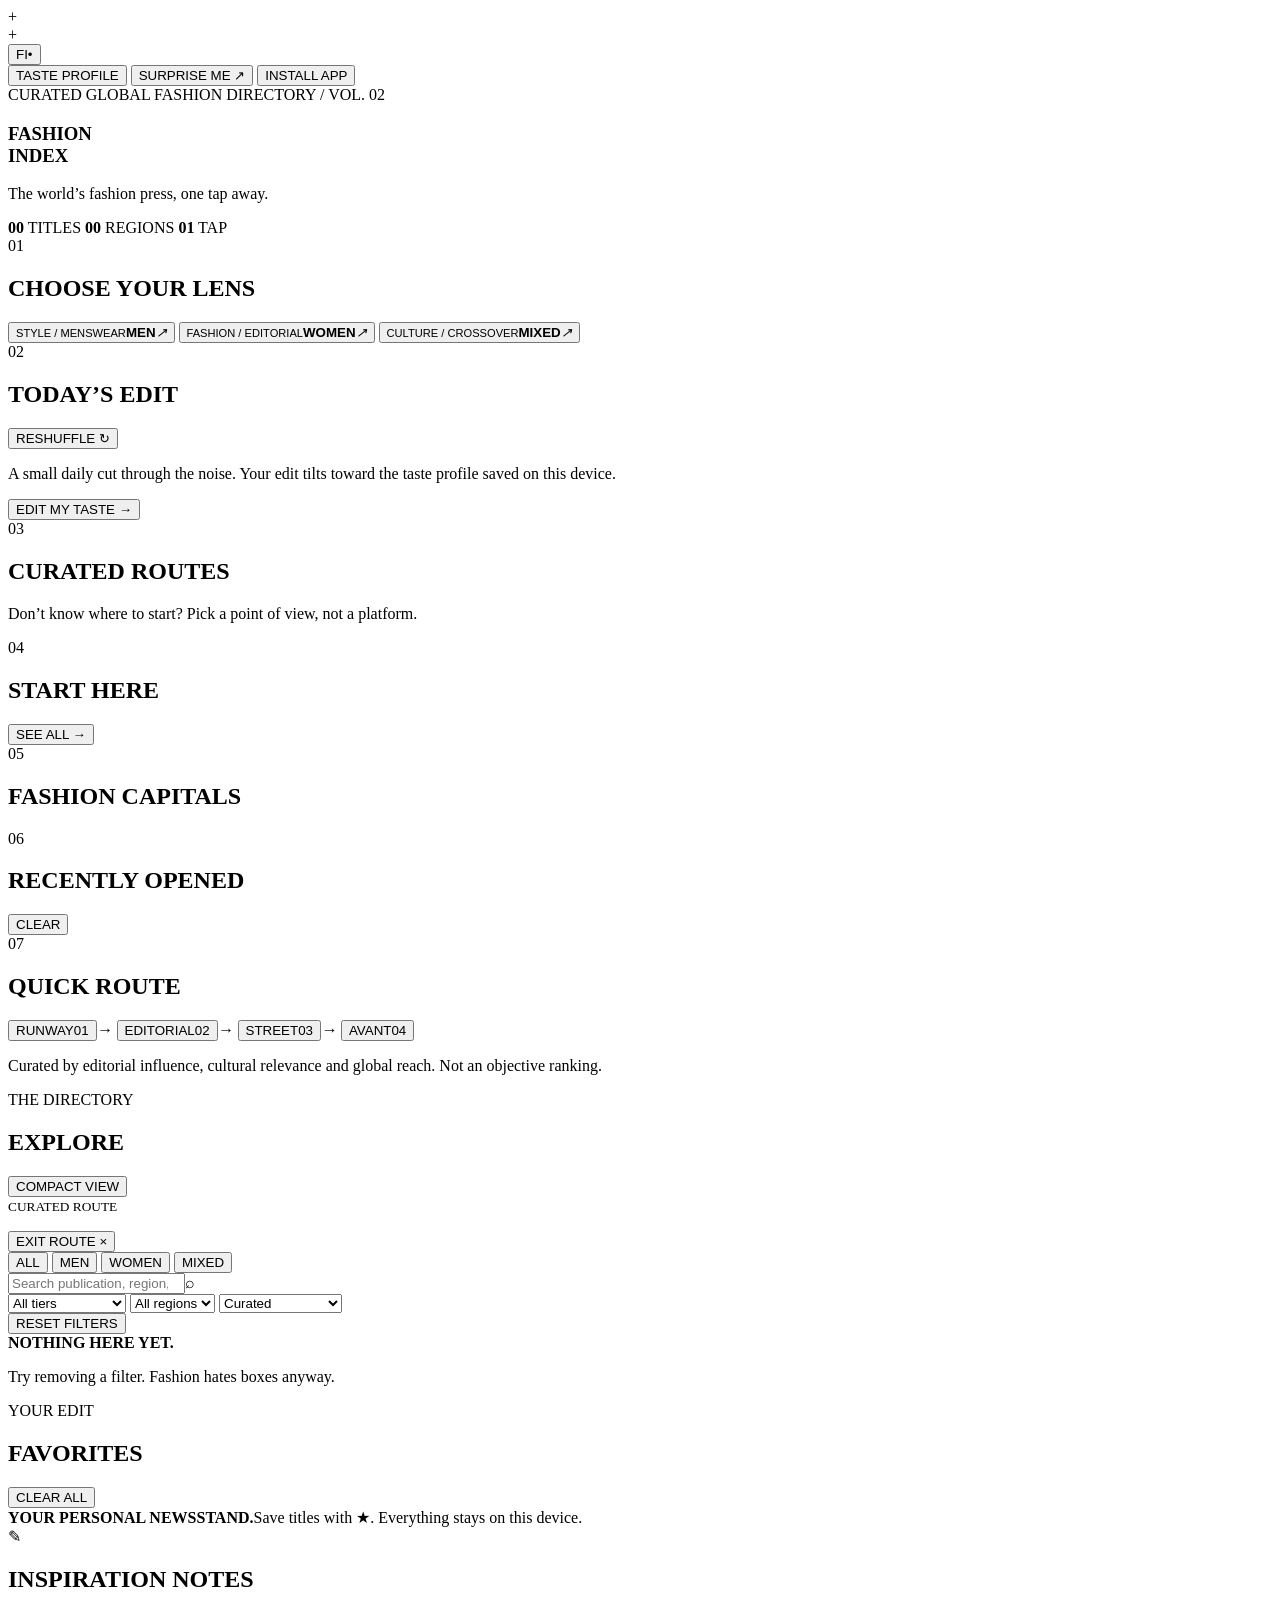
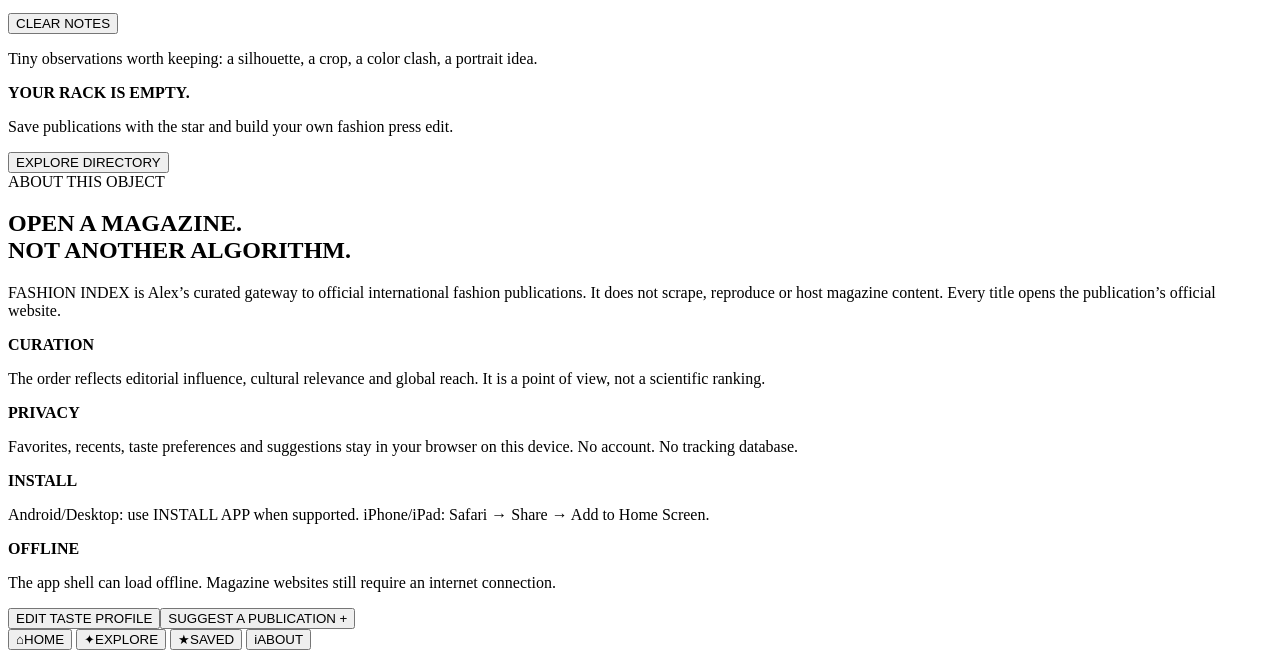
==== index.html @ d855edcd "Add Fashion Index interface" ====
<!doctype html>
<html lang="en">
<head>
  <meta charset="UTF-8" />
  <meta name="viewport" content="width=device-width, initial-scale=1, viewport-fit=cover" />
  <meta name="theme-color" content="#1914ff" />
  <meta name="description" content="FASHION INDEX — the world’s fashion press, one tap away." />
  <meta name="apple-mobile-web-app-capable" content="yes" />
  <meta name="apple-mobile-web-app-status-bar-style" content="black-translucent" />
  <meta name="apple-mobile-web-app-title" content="FASHION INDEX" />
  <link rel="manifest" href="./manifest.webmanifest" />
  <link rel="apple-touch-icon" href="./icons/apple-touch-icon.png" />
  <link rel="stylesheet" href="./styles.css" />
  <link rel="icon" href="./icons/icon-192.png" />
  <title>FASHION INDEX</title>
</head>
<body>
  <div class="art-layer" aria-hidden="true">
    <div class="shape shape-a"></div><div class="shape shape-b"></div><div class="shape shape-c"></div><div class="shape shape-d"></div>
    <div class="grain"></div><div class="crop crop-a">+</div><div class="crop crop-b">+</div>
  </div>

  <header class="topbar">
    <button class="wordmark" data-nav="home" aria-label="Go home">FI<span>•</span></button>
    <div class="top-actions">
      <button id="tasteBtn" class="mini-btn taste-btn">TASTE PROFILE</button>
      <button id="surpriseBtn" class="mini-btn">SURPRISE ME ↗</button>
      <button id="installBtn" class="mini-btn invert">INSTALL APP</button>
    </div>
  </header>

  <main id="app">
    <section id="homeView" class="view active">
      <section class="hero">
        <div class="hero-kicker">CURATED GLOBAL FASHION DIRECTORY / VOL. 02</div>
        <h1>FASHION<br><span>INDEX</span></h1>
        <p>The world’s fashion press, one tap away.</p>
        <div class="hero-stats" aria-label="Directory statistics">
          <span><b id="statTitles">00</b> TITLES</span>
          <span><b id="statRegions">00</b> REGIONS</span>
          <span><b>01</b> TAP</span>
        </div>
        <div class="scribble" aria-hidden="true"></div>
      </section>

      <section class="audience-section">
        <div class="section-head"><span>01</span><h2>CHOOSE YOUR LENS</h2></div>
        <div id="audienceHero" class="audience-hero">
          <button class="audience-tile men" data-audience="men"><small>STYLE / MENSWEAR</small><strong>MEN</strong><em>↗</em></button>
          <button class="audience-tile women" data-audience="women"><small>FASHION / EDITORIAL</small><strong>WOMEN</strong><em>↗</em></button>
          <button class="audience-tile mixed" data-audience="mixed"><small>CULTURE / CROSSOVER</small><strong>MIXED</strong><em>↗</em></button>
        </div>
      </section>

      <section class="daily-edit-section">
        <div class="section-head"><span>02</span><h2>TODAY’S EDIT</h2><button id="refreshDaily" class="text-btn">RESHUFFLE ↻</button></div>
        <div class="daily-intro">
          <p>A small daily cut through the noise. Your edit tilts toward the taste profile saved on this device.</p>
          <button id="editTasteInline" class="link-pill">EDIT MY TASTE →</button>
        </div>
        <div id="dailyEditGrid" class="publication-grid daily-grid"></div>
      </section>

      <section class="route-section curated-routes-section">
        <div class="section-head"><span>03</span><h2>CURATED ROUTES</h2></div>
        <p class="section-deck">Don’t know where to start? Pick a point of view, not a platform.</p>
        <div id="curatedRoutes" class="curated-routes"></div>
      </section>

      <section class="feature-section">
        <div class="section-head"><span>04</span><h2>START HERE</h2><button class="text-btn" data-nav="explore">SEE ALL →</button></div>
        <div id="featuredGrid" class="publication-grid art-grid"></div>
      </section>

      <section class="city-section">
        <div class="section-head"><span>05</span><h2>FASHION CAPITALS</h2></div>
        <div id="cityRail" class="city-rail"></div>
      </section>

      <section id="recentSection" class="feature-section hidden">
        <div class="section-head"><span>06</span><h2>RECENTLY OPENED</h2><button id="clearRecents" class="text-btn">CLEAR</button></div>
        <div id="recentStrip" class="recent-strip"></div>
      </section>

      <section class="route-section">
        <div class="section-head"><span>07</span><h2>QUICK ROUTE</h2></div>
        <div class="route-card">
          <button data-route="runway">RUNWAY<span>01</span></button><i>→</i>
          <button data-route="editorial">EDITORIAL<span>02</span></button><i>→</i>
          <button data-route="street-style">STREET<span>03</span></button><i>→</i>
          <button data-route="avant-garde">AVANT<span>04</span></button>
        </div>
        <p class="curation-note">Curated by editorial influence, cultural relevance and global reach. Not an objective ranking.</p>
      </section>
    </section>

    <section id="exploreView" class="view">
      <div class="explore-header">
        <div><div class="hero-kicker">THE DIRECTORY</div><h2>EXPLORE</h2></div>
        <button id="viewToggle" class="mini-btn">COMPACT VIEW</button>
      </div>
      <div id="activeRouteBanner" class="active-route-banner hidden"><div><small>CURATED ROUTE</small><b id="activeRouteName"></b><p id="activeRouteDesc"></p></div><button id="clearRoute" class="mini-btn">EXIT ROUTE ×</button></div>
      <div class="audience-tabs" role="tablist" aria-label="Audience">
        <button data-audience-filter="all" class="active">ALL</button>
        <button data-audience-filter="men">MEN</button>
        <button data-audience-filter="women">WOMEN</button>
        <button data-audience-filter="mixed">MIXED</button>
      </div>
      <div class="search-wrap"><input id="searchInput" type="search" placeholder="Search publication, region, country, tag…" aria-label="Search publications"><span>⌕</span></div>
      <div class="quick-chips" id="quickChips"></div>
      <div class="filter-row">
        <select id="tierFilter" aria-label="Filter by tier"><option value="all">All tiers</option><option>ICONS</option><option>AUTHORITIES</option><option>INDEPENDENT</option><option>DISCOVERY</option></select>
        <select id="regionFilter" aria-label="Filter by region"><option value="all">All regions</option></select>
        <select id="sortFilter" aria-label="Sort"><option value="curated">Curated</option><option value="az">A–Z</option><option value="recent">Recently opened</option><option value="favorites">Favorites first</option></select>
      </div>
      <div class="result-meta"><span id="resultCount"></span><button id="resetFilters" class="text-btn">RESET FILTERS</button></div>
      <div id="exploreGrid" class="publication-grid art-grid"></div>
      <div id="emptyState" class="empty-state hidden"><strong>NOTHING HERE YET.</strong><p>Try removing a filter. Fashion hates boxes anyway.</p></div>
    </section>

    <section id="favoritesView" class="view">
      <div class="explore-header"><div><div class="hero-kicker">YOUR EDIT</div><h2>FAVORITES</h2></div><button id="clearFavorites" class="mini-btn">CLEAR ALL</button></div>
      <div class="saved-note"><b>YOUR PERSONAL NEWSSTAND.</b><span>Save titles with ★. Everything stays on this device.</span></div>
      <div id="favoritesGrid" class="publication-grid art-grid"></div>
      <section id="notesSection" class="notes-section hidden"><div class="section-head"><span>✎</span><h2>INSPIRATION NOTES</h2><button id="clearNotes" class="text-btn">CLEAR NOTES</button></div><p class="section-deck">Tiny observations worth keeping: a silhouette, a crop, a color clash, a portrait idea.</p><div id="notesGrid" class="notes-grid"></div></section>
      <div id="favoritesEmpty" class="empty-state"><strong>YOUR RACK IS EMPTY.</strong><p>Save publications with the star and build your own fashion press edit.</p><button class="cta" data-nav="explore">EXPLORE DIRECTORY</button></div>
    </section>

    <section id="aboutView" class="view">
      <div class="about-wrap">
        <div class="hero-kicker">ABOUT THIS OBJECT</div>
        <h2>OPEN A MAGAZINE.<br>NOT ANOTHER ALGORITHM.</h2>
        <p>FASHION INDEX is Alex’s curated gateway to official international fashion publications. It does not scrape, reproduce or host magazine content. Every title opens the publication’s official website.</p>
        <div class="about-grid">
          <article><b>CURATION</b><p>The order reflects editorial influence, cultural relevance and global reach. It is a point of view, not a scientific ranking.</p></article>
          <article><b>PRIVACY</b><p>Favorites, recents, taste preferences and suggestions stay in your browser on this device. No account. No tracking database.</p></article>
          <article><b>INSTALL</b><p>Android/Desktop: use INSTALL APP when supported. iPhone/iPad: Safari → Share → Add to Home Screen.</p></article>
          <article><b>OFFLINE</b><p>The app shell can load offline. Magazine websites still require an internet connection.</p></article>
        </div>
        <div class="about-actions"><button id="aboutTasteBtn" class="cta">EDIT TASTE PROFILE</button><button id="suggestBtn" class="cta wild">SUGGEST A PUBLICATION +</button></div>
      </div>
    </section>
  </main>

  <nav class="bottom-nav" aria-label="Primary navigation">
    <button data-nav="home" class="active"><span>⌂</span>HOME</button>
    <button data-nav="explore"><span>✦</span>EXPLORE</button>
    <button data-nav="favorites"><span>★</span>SAVED</button>
    <button data-nav="about"><span>i</span>ABOUT</button>
  </nav>

  <dialog id="suggestDialog">
    <form id="suggestForm" method="dialog">
      <button class="dialog-close" value="cancel" aria-label="Close">×</button>
      <small>LOCAL NOTE / NO ACCOUNT</small><h3>SUGGEST A<br>PUBLICATION</h3>
      <label>Name<input name="name" required></label>
      <label>Official URL<input name="url" type="url" required placeholder="https://"></label>
      <label>Region<input name="region" placeholder="Japan, France, Mexico…"></label>
      <label>Audience<select name="audience"><option>Mixed</option><option>Men</option><option>Women</option></select></label>
      <label>Why should it be here?<textarea name="note" rows="3"></textarea></label>
      <button class="cta" value="default">SAVE LOCALLY</button>
      <p id="suggestSuccess" class="success hidden">Saved on this device. Taste noted.</p>
    </form>
  </dialog>

  <dialog id="tasteDialog" class="taste-dialog">
    <form id="tasteForm" method="dialog">
      <button class="dialog-close" value="cancel" aria-label="Close">×</button>
      <small>PERSONALIZE YOUR DAILY EDIT</small><h3>WHAT ARE YOU<br>LOOKING FOR?</h3>
      <p class="dialog-deck">Choose as much as you want. This only changes your recommendations, never hides the full directory.</p>
      <fieldset><legend>AUDIENCE</legend><div class="taste-options" id="tasteAudience"></div></fieldset>
      <fieldset><legend>WHAT PULLS YOU IN?</legend><div class="taste-options" id="tasteTags"></div></fieldset>
      <fieldset><legend>REGIONS TO WATCH</legend><div class="taste-options" id="tasteRegions"></div></fieldset>
      <div class="taste-actions"><button type="button" id="resetTaste" class="mini-btn">RESET</button><button class="cta" value="default">SAVE MY TASTE</button></div>
      <p id="tasteSuccess" class="success hidden">Taste profile saved. Your edit just got sharper.</p>
    </form>
  </dialog>


  <dialog id="noteDialog" class="note-dialog">
    <form id="noteForm" method="dialog">
      <button class="dialog-close" value="cancel" aria-label="Close">×</button>
      <small>PERSONAL INSPIRATION NOTE</small><h3 id="noteTitle">NOTE</h3>
      <input type="hidden" name="pubId" id="notePubId">
      <label>What caught your eye?<textarea id="noteText" name="note" rows="7" maxlength="900" placeholder="Example: close crop + direct stare + black knit + hard side light…"></textarea></label>
      <div class="note-actions"><button type="button" id="deleteNote" class="mini-btn danger">DELETE NOTE</button><button class="cta" value="default">SAVE NOTE</button></div>
    </form>
  </dialog>

  <div id="toast" class="toast" role="status" aria-live="polite"></div>
  <script src="./app.js" defer></script>
</body>
</html>
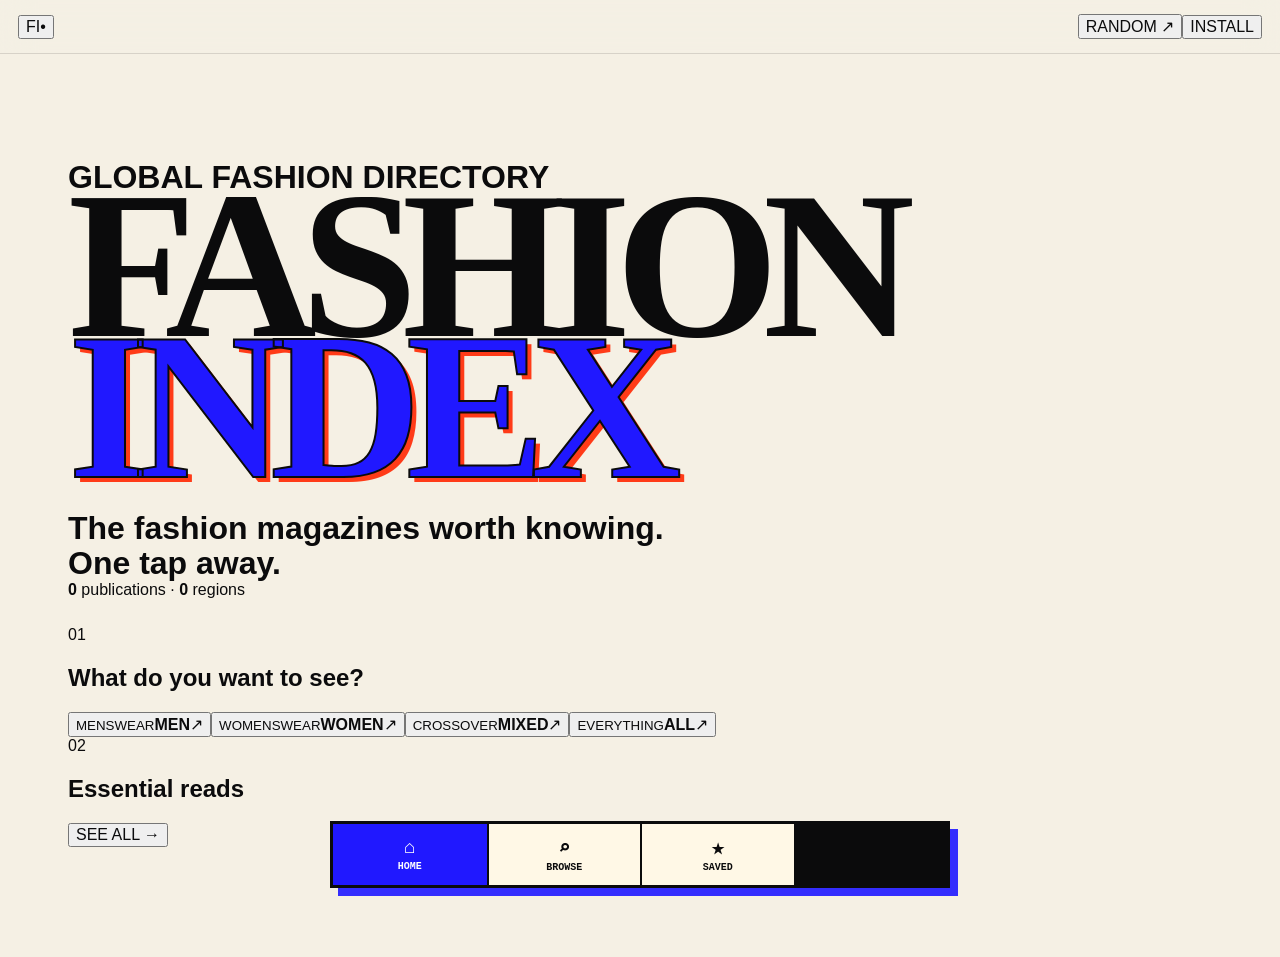
==== commit c66ea518: "Simplify Fashion Index navigation and interface" ====
--- a/index.html
+++ b/index.html
@@ -3,191 +3,32 @@
 <head>
   <meta charset="UTF-8" />
   <meta name="viewport" content="width=device-width, initial-scale=1, viewport-fit=cover" />
-  <meta name="theme-color" content="#1914ff" />
-  <meta name="description" content="FASHION INDEX — the world’s fashion press, one tap away." />
+  <meta name="theme-color" content="#211cff" />
+  <meta name="description" content="FASHION INDEX. The world's fashion press, one tap away." />
   <meta name="apple-mobile-web-app-capable" content="yes" />
   <meta name="apple-mobile-web-app-status-bar-style" content="black-translucent" />
   <meta name="apple-mobile-web-app-title" content="FASHION INDEX" />
   <link rel="manifest" href="./manifest.webmanifest" />
   <link rel="apple-touch-icon" href="./icons/apple-touch-icon.png" />
+  <link rel="icon" href="./icons/icon-192.png" />
   <link rel="stylesheet" href="./styles.css" />
-  <link rel="icon" href="./icons/icon-192.png" />
   <title>FASHION INDEX</title>
 </head>
 <body>
-  <div class="art-layer" aria-hidden="true">
-    <div class="shape shape-a"></div><div class="shape shape-b"></div><div class="shape shape-c"></div><div class="shape shape-d"></div>
-    <div class="grain"></div><div class="crop crop-a">+</div><div class="crop crop-b">+</div>
-  </div>
-
-  <header class="topbar">
-    <button class="wordmark" data-nav="home" aria-label="Go home">FI<span>•</span></button>
-    <div class="top-actions">
-      <button id="tasteBtn" class="mini-btn taste-btn">TASTE PROFILE</button>
-      <button id="surpriseBtn" class="mini-btn">SURPRISE ME ↗</button>
-      <button id="installBtn" class="mini-btn invert">INSTALL APP</button>
-    </div>
-  </header>
-
-  <main id="app">
+  <div class="art-bg" aria-hidden="true"><i></i><i></i><i></i></div>
+  <header class="topbar"><button class="brand" data-nav="home" aria-label="Home">FI<span>•</span></button><div class="topbar-actions"><button id="randomBtn" class="small-button">RANDOM ↗</button><button id="installBtn" class="small-button dark">INSTALL</button></div></header>
+  <main>
     <section id="homeView" class="view active">
-      <section class="hero">
-        <div class="hero-kicker">CURATED GLOBAL FASHION DIRECTORY / VOL. 02</div>
-        <h1>FASHION<br><span>INDEX</span></h1>
-        <p>The world’s fashion press, one tap away.</p>
-        <div class="hero-stats" aria-label="Directory statistics">
-          <span><b id="statTitles">00</b> TITLES</span>
-          <span><b id="statRegions">00</b> REGIONS</span>
-          <span><b>01</b> TAP</span>
-        </div>
-        <div class="scribble" aria-hidden="true"></div>
-      </section>
-
-      <section class="audience-section">
-        <div class="section-head"><span>01</span><h2>CHOOSE YOUR LENS</h2></div>
-        <div id="audienceHero" class="audience-hero">
-          <button class="audience-tile men" data-audience="men"><small>STYLE / MENSWEAR</small><strong>MEN</strong><em>↗</em></button>
-          <button class="audience-tile women" data-audience="women"><small>FASHION / EDITORIAL</small><strong>WOMEN</strong><em>↗</em></button>
-          <button class="audience-tile mixed" data-audience="mixed"><small>CULTURE / CROSSOVER</small><strong>MIXED</strong><em>↗</em></button>
-        </div>
-      </section>
-
-      <section class="daily-edit-section">
-        <div class="section-head"><span>02</span><h2>TODAY’S EDIT</h2><button id="refreshDaily" class="text-btn">RESHUFFLE ↻</button></div>
-        <div class="daily-intro">
-          <p>A small daily cut through the noise. Your edit tilts toward the taste profile saved on this device.</p>
-          <button id="editTasteInline" class="link-pill">EDIT MY TASTE →</button>
-        </div>
-        <div id="dailyEditGrid" class="publication-grid daily-grid"></div>
-      </section>
-
-      <section class="route-section curated-routes-section">
-        <div class="section-head"><span>03</span><h2>CURATED ROUTES</h2></div>
-        <p class="section-deck">Don’t know where to start? Pick a point of view, not a platform.</p>
-        <div id="curatedRoutes" class="curated-routes"></div>
-      </section>
-
-      <section class="feature-section">
-        <div class="section-head"><span>04</span><h2>START HERE</h2><button class="text-btn" data-nav="explore">SEE ALL →</button></div>
-        <div id="featuredGrid" class="publication-grid art-grid"></div>
-      </section>
-
-      <section class="city-section">
-        <div class="section-head"><span>05</span><h2>FASHION CAPITALS</h2></div>
-        <div id="cityRail" class="city-rail"></div>
-      </section>
-
-      <section id="recentSection" class="feature-section hidden">
-        <div class="section-head"><span>06</span><h2>RECENTLY OPENED</h2><button id="clearRecents" class="text-btn">CLEAR</button></div>
-        <div id="recentStrip" class="recent-strip"></div>
-      </section>
-
-      <section class="route-section">
-        <div class="section-head"><span>07</span><h2>QUICK ROUTE</h2></div>
-        <div class="route-card">
-          <button data-route="runway">RUNWAY<span>01</span></button><i>→</i>
-          <button data-route="editorial">EDITORIAL<span>02</span></button><i>→</i>
-          <button data-route="street-style">STREET<span>03</span></button><i>→</i>
-          <button data-route="avant-garde">AVANT<span>04</span></button>
-        </div>
-        <p class="curation-note">Curated by editorial influence, cultural relevance and global reach. Not an objective ranking.</p>
-      </section>
+      <section class="hero"><p class="eyebrow">GLOBAL FASHION DIRECTORY</p><h1>FASHION<br><span>INDEX</span></h1><p class="hero-copy">The fashion magazines worth knowing. One tap away.</p><div class="hero-meta"><strong id="titleCount">0</strong> publications · <strong id="regionCount">0</strong> regions</div></section>
+      <section class="home-section"><div class="section-title"><span>01</span><h2>What do you want to see?</h2></div><div class="audience-grid"><button class="audience-card yellow" data-home-audience="men"><small>MENSWEAR</small><b>MEN</b><span>↗</span></button><button class="audience-card pink" data-home-audience="women"><small>WOMENSWEAR</small><b>WOMEN</b><span>↗</span></button><button class="audience-card blue" data-home-audience="mixed"><small>CROSSOVER</small><b>MIXED</b><span>↗</span></button><button class="audience-card cream" data-home-audience="all"><small>EVERYTHING</small><b>ALL</b><span>↗</span></button></div></section>
+      <section class="home-section"><div class="section-title"><span>02</span><h2>Essential reads</h2><button class="text-button" data-nav="browse">SEE ALL →</button></div><div id="essentialGrid" class="mag-grid compact-home"></div></section>
     </section>
-
-    <section id="exploreView" class="view">
-      <div class="explore-header">
-        <div><div class="hero-kicker">THE DIRECTORY</div><h2>EXPLORE</h2></div>
-        <button id="viewToggle" class="mini-btn">COMPACT VIEW</button>
-      </div>
-      <div id="activeRouteBanner" class="active-route-banner hidden"><div><small>CURATED ROUTE</small><b id="activeRouteName"></b><p id="activeRouteDesc"></p></div><button id="clearRoute" class="mini-btn">EXIT ROUTE ×</button></div>
-      <div class="audience-tabs" role="tablist" aria-label="Audience">
-        <button data-audience-filter="all" class="active">ALL</button>
-        <button data-audience-filter="men">MEN</button>
-        <button data-audience-filter="women">WOMEN</button>
-        <button data-audience-filter="mixed">MIXED</button>
-      </div>
-      <div class="search-wrap"><input id="searchInput" type="search" placeholder="Search publication, region, country, tag…" aria-label="Search publications"><span>⌕</span></div>
-      <div class="quick-chips" id="quickChips"></div>
-      <div class="filter-row">
-        <select id="tierFilter" aria-label="Filter by tier"><option value="all">All tiers</option><option>ICONS</option><option>AUTHORITIES</option><option>INDEPENDENT</option><option>DISCOVERY</option></select>
-        <select id="regionFilter" aria-label="Filter by region"><option value="all">All regions</option></select>
-        <select id="sortFilter" aria-label="Sort"><option value="curated">Curated</option><option value="az">A–Z</option><option value="recent">Recently opened</option><option value="favorites">Favorites first</option></select>
-      </div>
-      <div class="result-meta"><span id="resultCount"></span><button id="resetFilters" class="text-btn">RESET FILTERS</button></div>
-      <div id="exploreGrid" class="publication-grid art-grid"></div>
-      <div id="emptyState" class="empty-state hidden"><strong>NOTHING HERE YET.</strong><p>Try removing a filter. Fashion hates boxes anyway.</p></div>
-    </section>
-
-    <section id="favoritesView" class="view">
-      <div class="explore-header"><div><div class="hero-kicker">YOUR EDIT</div><h2>FAVORITES</h2></div><button id="clearFavorites" class="mini-btn">CLEAR ALL</button></div>
-      <div class="saved-note"><b>YOUR PERSONAL NEWSSTAND.</b><span>Save titles with ★. Everything stays on this device.</span></div>
-      <div id="favoritesGrid" class="publication-grid art-grid"></div>
-      <section id="notesSection" class="notes-section hidden"><div class="section-head"><span>✎</span><h2>INSPIRATION NOTES</h2><button id="clearNotes" class="text-btn">CLEAR NOTES</button></div><p class="section-deck">Tiny observations worth keeping: a silhouette, a crop, a color clash, a portrait idea.</p><div id="notesGrid" class="notes-grid"></div></section>
-      <div id="favoritesEmpty" class="empty-state"><strong>YOUR RACK IS EMPTY.</strong><p>Save publications with the star and build your own fashion press edit.</p><button class="cta" data-nav="explore">EXPLORE DIRECTORY</button></div>
-    </section>
-
-    <section id="aboutView" class="view">
-      <div class="about-wrap">
-        <div class="hero-kicker">ABOUT THIS OBJECT</div>
-        <h2>OPEN A MAGAZINE.<br>NOT ANOTHER ALGORITHM.</h2>
-        <p>FASHION INDEX is Alex’s curated gateway to official international fashion publications. It does not scrape, reproduce or host magazine content. Every title opens the publication’s official website.</p>
-        <div class="about-grid">
-          <article><b>CURATION</b><p>The order reflects editorial influence, cultural relevance and global reach. It is a point of view, not a scientific ranking.</p></article>
-          <article><b>PRIVACY</b><p>Favorites, recents, taste preferences and suggestions stay in your browser on this device. No account. No tracking database.</p></article>
-          <article><b>INSTALL</b><p>Android/Desktop: use INSTALL APP when supported. iPhone/iPad: Safari → Share → Add to Home Screen.</p></article>
-          <article><b>OFFLINE</b><p>The app shell can load offline. Magazine websites still require an internet connection.</p></article>
-        </div>
-        <div class="about-actions"><button id="aboutTasteBtn" class="cta">EDIT TASTE PROFILE</button><button id="suggestBtn" class="cta wild">SUGGEST A PUBLICATION +</button></div>
-      </div>
-    </section>
+    <section id="browseView" class="view"><div class="page-head"><div><p class="eyebrow">THE DIRECTORY</p><h2>BROWSE</h2></div><span id="resultCount" class="count-pill">0</span></div><div class="search-box"><input id="searchInput" type="search" autocomplete="off" placeholder="Search a magazine, country or style" aria-label="Search"><button id="clearSearch" aria-label="Clear search">×</button></div><div class="audience-tabs" aria-label="Audience filter"><button data-audience="all" class="active">ALL</button><button data-audience="men">MEN</button><button data-audience="women">WOMEN</button><button data-audience="mixed">MIXED</button></div><details class="filters" id="filterDetails"><summary>FILTERS <span id="filterBadge"></span></summary><div class="filter-fields"><label>Region<select id="regionFilter"><option value="all">All regions</option></select></label><label>Type<select id="typeFilter"><option value="all">All types</option></select></label><label>Sort<select id="sortFilter"><option value="rank">Most influential</option><option value="az">A to Z</option><option value="saved">Saved first</option></select></label></div><button id="resetFilters" class="reset-button">RESET FILTERS</button></details><div id="magazineGrid" class="mag-grid"></div><div id="emptyState" class="empty hidden"><b>NO RESULTS</b><p>Try another search or reset the filters.</p><button id="emptyReset" class="primary-button">RESET</button></div></section>
+    <section id="savedView" class="view"><div class="page-head"><div><p class="eyebrow">YOUR RACK</p><h2>SAVED</h2></div><span id="savedCount" class="count-pill">0</span></div><div id="savedGrid" class="mag-grid"></div><div id="savedEmpty" class="empty hidden"><b>NOTHING SAVED YET</b><p>Tap the star on any publication.</p><button class="primary-button" data-nav="browse">BROWSE</button></div></section>
   </main>
-
-  <nav class="bottom-nav" aria-label="Primary navigation">
-    <button data-nav="home" class="active"><span>⌂</span>HOME</button>
-    <button data-nav="explore"><span>✦</span>EXPLORE</button>
-    <button data-nav="favorites"><span>★</span>SAVED</button>
-    <button data-nav="about"><span>i</span>ABOUT</button>
-  </nav>
-
-  <dialog id="suggestDialog">
-    <form id="suggestForm" method="dialog">
-      <button class="dialog-close" value="cancel" aria-label="Close">×</button>
-      <small>LOCAL NOTE / NO ACCOUNT</small><h3>SUGGEST A<br>PUBLICATION</h3>
-      <label>Name<input name="name" required></label>
-      <label>Official URL<input name="url" type="url" required placeholder="https://"></label>
-      <label>Region<input name="region" placeholder="Japan, France, Mexico…"></label>
-      <label>Audience<select name="audience"><option>Mixed</option><option>Men</option><option>Women</option></select></label>
-      <label>Why should it be here?<textarea name="note" rows="3"></textarea></label>
-      <button class="cta" value="default">SAVE LOCALLY</button>
-      <p id="suggestSuccess" class="success hidden">Saved on this device. Taste noted.</p>
-    </form>
-  </dialog>
-
-  <dialog id="tasteDialog" class="taste-dialog">
-    <form id="tasteForm" method="dialog">
-      <button class="dialog-close" value="cancel" aria-label="Close">×</button>
-      <small>PERSONALIZE YOUR DAILY EDIT</small><h3>WHAT ARE YOU<br>LOOKING FOR?</h3>
-      <p class="dialog-deck">Choose as much as you want. This only changes your recommendations, never hides the full directory.</p>
-      <fieldset><legend>AUDIENCE</legend><div class="taste-options" id="tasteAudience"></div></fieldset>
-      <fieldset><legend>WHAT PULLS YOU IN?</legend><div class="taste-options" id="tasteTags"></div></fieldset>
-      <fieldset><legend>REGIONS TO WATCH</legend><div class="taste-options" id="tasteRegions"></div></fieldset>
-      <div class="taste-actions"><button type="button" id="resetTaste" class="mini-btn">RESET</button><button class="cta" value="default">SAVE MY TASTE</button></div>
-      <p id="tasteSuccess" class="success hidden">Taste profile saved. Your edit just got sharper.</p>
-    </form>
-  </dialog>
-
-
-  <dialog id="noteDialog" class="note-dialog">
-    <form id="noteForm" method="dialog">
-      <button class="dialog-close" value="cancel" aria-label="Close">×</button>
-      <small>PERSONAL INSPIRATION NOTE</small><h3 id="noteTitle">NOTE</h3>
-      <input type="hidden" name="pubId" id="notePubId">
-      <label>What caught your eye?<textarea id="noteText" name="note" rows="7" maxlength="900" placeholder="Example: close crop + direct stare + black knit + hard side light…"></textarea></label>
-      <div class="note-actions"><button type="button" id="deleteNote" class="mini-btn danger">DELETE NOTE</button><button class="cta" value="default">SAVE NOTE</button></div>
-    </form>
-  </dialog>
-
-  <div id="toast" class="toast" role="status" aria-live="polite"></div>
-  <script src="./app.js" defer></script>
+  <nav class="bottom-nav" aria-label="Primary navigation"><button data-nav="home" class="active"><span>⌂</span>HOME</button><button data-nav="browse"><span>⌕</span>BROWSE</button><button data-nav="saved"><span>★</span>SAVED</button></nav>
+  <dialog id="installDialog"><div class="dialog-card"><button class="dialog-close" id="closeInstall" aria-label="Close">×</button><p class="eyebrow">INSTALL FASHION INDEX</p><h3>Keep it on your home screen.</h3><div id="installInstructions"></div><button id="nativeInstallBtn" class="primary-button hidden">INSTALL NOW</button></div></dialog>
+  <div id="toast" class="toast" aria-live="polite"></div>
+  <script src="./data.js"></script><script src="./app.js" defer></script>
 </body>
 </html>
--- a/styles.css
+++ b/styles.css
@@ -0,0 +1,18 @@
+:root{--ink:#0b0b0c;--paper:#f5f0e4;--blue:#2018ff;--red:#ff3b18;--yellow:#f7ff00;--pink:#ff1e8f;--green:#00c36a;--aub:#4d144f;--cream:#fff8e6;--line:2px solid var(--ink);--shadow:8px 8px 0 var(--ink);font-family:Arial,Helvetica,sans-serif;color:var(--ink);background:var(--paper)}*{box-sizing:border-box}html{scroll-behavior:smooth}body{margin:0;background:var(--paper);min-height:100vh;overflow-x:hidden}button,input,select,textarea{font:inherit;color:inherit}button{cursor:pointer}a{color:inherit}.hidden{display:none!important}.art-layer{position:fixed;inset:0;pointer-events:none;z-index:-1;overflow:hidden;background:linear-gradient(135deg,#fff8e6 0 42%,#f0e8d8 42% 100%)}.shape{position:absolute;filter:saturate(1.1);opacity:.92}.shape-a{width:42vw;height:42vw;background:var(--blue);border-radius:50%;right:-15vw;top:4vh;mix-blend-mode:multiply;animation:float 12s ease-in-out infinite}.shape-b{width:32vw;height:70vh;background:linear-gradient(130deg,var(--red),var(--pink));left:-18vw;top:28vh;clip-path:polygon(0 0,100% 12%,78% 80%,18% 100%);animation:drift 18s ease-in-out infinite}.shape-c{width:28vw;height:28vw;background:var(--yellow);left:38vw;bottom:-15vw;border:3px solid var(--ink);transform:rotate(22deg)}.shape-d{width:18vw;height:44vh;background:repeating-linear-gradient(90deg,var(--ink) 0 8px,transparent 8px 18px);right:4vw;bottom:5vh;opacity:.12;transform:rotate(-8deg)}.grain{position:absolute;inset:0;opacity:.05;background-image:radial-gradient(#000 1px,transparent 1px);background-size:4px 4px}.crop{position:absolute;font:700 36px/1 monospace}.crop-a{top:18%;left:6%}.crop-b{right:8%;bottom:12%}@keyframes float{50%{transform:translate(-2vw,3vh) scale(1.06)}}@keyframes drift{50%{transform:translate(4vw,-3vh) rotate(5deg)}}
+.topbar{position:sticky;top:0;z-index:20;display:flex;justify-content:space-between;align-items:center;padding:14px 18px;background:rgba(245,240,228,.82);backdrop-filter:blur(16px);border-bottom:1px solid rgba(0,0,0,.12)}.wordmark{border:0;background:var(--ink);color:#fff;font-weight:900;font-size:22px;padding:9px 12px;transform:rotate(-2deg)}.wordmark span{color:var(--yellow)}.top-actions{display:flex;gap:8px}.mini-btn,.text-btn{border:var(--line);background:var(--cream);padding:9px 12px;font-weight:900;font-size:12px;letter-spacing:.06em}.mini-btn.invert{background:var(--ink);color:#fff}.mini-btn:hover,.text-btn:hover{transform:translate(-2px,-2px);box-shadow:4px 4px 0 var(--ink)}main{width:min(1180px,100%);margin:0 auto;padding:0 18px 110px}.view{display:none}.view.active{display:block}.hero{min-height:55vh;padding:8vh 0 3vh;position:relative}.hero-kicker{font:800 11px/1.2 monospace;letter-spacing:.15em;text-transform:uppercase;margin-bottom:16px}.hero h1{font-family:Georgia,'Times New Roman',serif;font-size:clamp(76px,17vw,210px);line-height:.67;letter-spacing:-.075em;margin:0;text-transform:uppercase}.hero h1 span{color:var(--blue);text-shadow:5px 5px 0 var(--red);-webkit-text-stroke:2px var(--ink)}.hero p{font:800 clamp(18px,3vw,32px)/1.1 Arial;margin:34px 0 0;max-width:600px}.scribble{position:absolute;right:4%;top:35%;width:170px;height:90px;border:5px solid var(--ink);border-radius:50%;transform:rotate(-13deg);opacity:.8}.section-head{display:flex;align-items:center;gap:12px;margin:32px 0 14px}.section-head>span{font:900 12px monospace;background:var(--ink);color:#fff;padding:7px}.section-head h2{font:900 clamp(20px,3vw,34px)/1 Arial;margin:0;letter-spacing:-.04em}.section-head .text-btn{margin-left:auto}.audience-section,.feature-section,.route-section{margin:28px 0 64px}.audience-hero{display:grid;grid-template-columns:1fr 1fr 1fr;gap:12px}.audience-tile{height:210px;border:3px solid var(--ink);position:relative;text-align:left;padding:18px;overflow:hidden;transition:.2s transform,.2s box-shadow}.audience-tile small{font:900 11px monospace;letter-spacing:.08em}.audience-tile strong{display:block;font:900 clamp(38px,6vw,78px)/.9 Georgia,serif;margin-top:48px}.audience-tile em{position:absolute;right:14px;bottom:10px;font:900 32px Arial;font-style:normal}.audience-tile.men{background:var(--yellow);clip-path:polygon(0 0,93% 0,100% 17%,94% 100%,0 100%)}.audience-tile.women{background:var(--pink);color:#13020c;border-radius:42% 3% 36% 4%}.audience-tile.mixed{background:var(--blue);color:#fff;clip-path:polygon(0 8%,8% 0,100% 0,95% 92%,86% 100%,0 93%)}.audience-tile:hover{transform:translateY(-6px) rotate(-1deg);box-shadow:10px 10px 0 var(--ink)}.publication-grid{display:grid;grid-template-columns:repeat(3,minmax(0,1fr));gap:16px}.pub-card{position:relative;min-height:230px;padding:18px;border:3px solid var(--ink);background:var(--cream);box-shadow:var(--shadow);display:flex;flex-direction:column;transition:.18s}.pub-card:hover{transform:translate(-3px,-4px) rotate(-.35deg);box-shadow:12px 13px 0 var(--ink)}.pub-card.tier-ICONS{background:var(--yellow)}.pub-card.tier-AUTHORITIES{background:#fff}.pub-card.tier-INDEPENDENT{background:#ffd9eb}.pub-card.tier-DISCOVERY{background:#d7e7ff}.pub-card:nth-child(5n+2){border-radius:34px 3px 3px 3px}.pub-card:nth-child(5n+3){clip-path:polygon(0 0,95% 0,100% 9%,100% 100%,0 96%)}.card-top{display:flex;justify-content:space-between;gap:8px}.tier-label{font:900 10px monospace;letter-spacing:.08em}.fav-btn{border:2px solid var(--ink);background:transparent;width:36px;height:36px;font-size:20px}.fav-btn.active{background:var(--ink);color:var(--yellow)}.pub-card h3{font-family:Georgia,'Times New Roman',serif;font-size:clamp(30px,4vw,48px);line-height:.85;letter-spacing:-.05em;margin:22px 0 12px;overflow-wrap:anywhere}.pub-card p{font-weight:700;font-size:13px;line-height:1.3;max-width:90%}.card-meta{display:flex;flex-wrap:wrap;gap:5px;margin-top:auto;padding-top:15px}.chip{border:1.5px solid var(--ink);padding:5px 7px;font:800 9px monospace;text-transform:uppercase;background:rgba(255,255,255,.45)}.audience-badge{background:var(--ink);color:#fff}.launch{position:absolute;right:14px;bottom:12px;font-size:24px;font-weight:900}.recent-strip{display:flex;gap:10px;overflow-x:auto;padding:4px 4px 14px}.recent-item{min-width:220px;border:2px solid var(--ink);background:#fff;padding:12px;text-align:left;box-shadow:4px 4px 0 var(--ink)}.recent-item b{display:block;font-family:Georgia,serif;font-size:23px}.recent-item small{font:800 10px monospace}.route-card{display:flex;align-items:stretch;border:3px solid var(--ink);background:var(--ink);gap:2px;box-shadow:12px 12px 0 var(--blue)}.route-card button{flex:1;min-height:120px;border:0;background:var(--cream);font:900 clamp(18px,3vw,34px)/1 Arial;position:relative}.route-card button:nth-of-type(2){background:var(--red)}.route-card button:nth-of-type(3){background:var(--yellow)}.route-card button:nth-of-type(4){background:var(--pink)}.route-card span{position:absolute;top:7px;left:7px;font:800 9px monospace}.route-card i{display:grid;place-items:center;background:var(--ink);color:#fff;padding:0 6px;font-style:normal}.curation-note{font:700 11px/1.4 monospace;max-width:620px;margin-top:22px}.explore-header{display:flex;justify-content:space-between;align-items:end;padding:54px 0 18px}.explore-header h2,.about-wrap h2{font:900 clamp(58px,12vw,140px)/.75 Georgia,serif;letter-spacing:-.06em;margin:0}.audience-tabs{display:flex;gap:8px;flex-wrap:wrap;margin:20px 0}.audience-tabs button{border:3px solid var(--ink);background:var(--cream);padding:12px 22px;font-weight:900}.audience-tabs button.active{background:var(--blue);color:#fff;box-shadow:5px 5px 0 var(--red)}.search-wrap{display:flex;border:3px solid var(--ink);background:#fff;box-shadow:6px 6px 0 var(--ink);margin:18px 0}.search-wrap input{flex:1;border:0;background:transparent;padding:16px;font-weight:800;font-size:16px;outline:0}.search-wrap span{font-size:30px;padding:5px 16px}.quick-chips{display:flex;gap:8px;flex-wrap:wrap;margin:18px 0}.quick-chips button{border:2px solid var(--ink);background:var(--cream);padding:8px 11px;font:900 11px monospace}.quick-chips button.active{background:var(--green);box-shadow:3px 3px 0 var(--ink)}.filter-row{display:grid;grid-template-columns:repeat(3,1fr);gap:8px}.filter-row select{border:2px solid var(--ink);background:#fff;padding:12px;font-weight:800}.result-meta{display:flex;justify-content:space-between;align-items:center;margin:24px 0 14px;font:900 12px monospace}.compact .pub-card{min-height:125px;box-shadow:4px 4px 0 var(--ink)}.compact .pub-card h3{font-size:30px;margin:12px 0 5px}.compact .pub-card p{display:none}.compact .card-meta .chip:nth-child(n+3){display:none}.empty-state{border:3px dashed var(--ink);padding:48px 20px;text-align:center;background:rgba(255,255,255,.6);margin:28px 0}.empty-state strong{font:900 clamp(30px,7vw,70px)/.9 Georgia,serif}.empty-state p{font-weight:800}.cta{border:3px solid var(--ink);background:var(--yellow);padding:15px 18px;font-weight:900;box-shadow:6px 6px 0 var(--ink)}.cta.wild{background:var(--pink);transform:rotate(-1deg);font-size:17px}.about-wrap{padding:60px 0}.about-wrap>p{max-width:760px;font-size:20px;font-weight:700;line-height:1.35}.about-grid{display:grid;grid-template-columns:1fr 1fr;gap:12px;margin:34px 0}.about-grid article{border:3px solid var(--ink);padding:18px;background:#fff;box-shadow:6px 6px 0 var(--ink)}.about-grid article:nth-child(2){background:var(--yellow)}.about-grid article:nth-child(3){background:#d7e7ff}.about-grid article:nth-child(4){background:#ffd9eb}.about-grid b{font:900 14px monospace}.bottom-nav{position:fixed;left:50%;transform:translateX(-50%);bottom:max(12px,env(safe-area-inset-bottom));z-index:30;width:min(620px,calc(100% - 22px));display:grid;grid-template-columns:repeat(4,1fr);border:3px solid var(--ink);background:var(--ink);box-shadow:8px 8px 0 rgba(32,24,255,.9)}.bottom-nav button{border:0;background:var(--cream);padding:12px 6px;font:900 10px monospace}.bottom-nav button+button{border-left:2px solid var(--ink)}.bottom-nav button.active{background:var(--blue);color:#fff}.bottom-nav span{display:block;font-size:19px;margin-bottom:2px}dialog{border:3px solid var(--ink);padding:0;background:var(--pink);max-width:520px;width:calc(100% - 30px);box-shadow:14px 14px 0 var(--ink)}dialog::backdrop{background:rgba(0,0,0,.6);backdrop-filter:blur(5px)}dialog form{padding:26px;position:relative}.dialog-close{position:absolute;right:14px;top:12px;border:2px solid var(--ink);background:var(--yellow);font-size:24px;width:38px;height:38px}dialog small{font:900 10px monospace}dialog h3{font:900 48px/.85 Georgia,serif;margin:18px 0 24px}dialog label{display:block;font:900 11px monospace;margin:12px 0}dialog input,dialog select,dialog textarea{width:100%;margin-top:5px;border:2px solid var(--ink);background:var(--cream);padding:11px}.success{font-weight:900;background:#fff;padding:10px;border:2px solid var(--ink)}
+@media(max-width:800px){.audience-hero{grid-template-columns:1fr}.audience-tile{height:150px}.audience-tile strong{margin-top:30px}.publication-grid{grid-template-columns:1fr 1fr}.route-card{display:grid;grid-template-columns:1fr 1fr}.route-card i{display:none}.filter-row{grid-template-columns:1fr}.hero{min-height:48vh}.about-grid{grid-template-columns:1fr}.shape-a{width:70vw;height:70vw;right:-35vw}.shape-b{width:55vw}}@media(max-width:520px){main{padding-left:12px;padding-right:12px}.topbar{padding:10px 12px}.top-actions .mini-btn:first-child{display:none}.hero{padding-top:7vh}.hero h1{font-size:22vw}.scribble{width:110px;height:60px;top:38%;right:1%}.publication-grid{grid-template-columns:1fr}.pub-card{min-height:205px}.route-card{grid-template-columns:1fr}.explore-header{align-items:flex-start;gap:15px}.explore-header .mini-btn{font-size:9px}.audience-tabs button{flex:1;padding:10px 6px}.bottom-nav{bottom:max(8px,env(safe-area-inset-bottom));}.bottom-nav button{font-size:9px}}@media(prefers-reduced-motion:reduce){*,*::before,*::after{animation:none!important;transition:none!important;scroll-behavior:auto!important}}
+
+/* ── VOL. 02 additions ───────────────────────────────────────── */
+.hero-stats{display:flex;gap:8px;flex-wrap:wrap;margin-top:26px}.hero-stats span{border:2px solid var(--ink);background:rgba(255,250,236,.86);padding:8px 11px;font:900 10px monospace;box-shadow:3px 3px 0 var(--ink)}.hero-stats b{font-size:16px;margin-right:4px}.taste-btn{background:var(--pink)}
+.daily-edit-section,.city-section,.curated-routes-section{margin:28px 0 64px}.daily-intro{display:flex;justify-content:space-between;align-items:center;gap:18px;border-left:8px solid var(--blue);padding:10px 14px;margin:0 0 18px;background:rgba(255,255,255,.45)}.daily-intro p,.section-deck{font-weight:800;max-width:720px;line-height:1.35;margin:0}.link-pill{border:2px solid var(--ink);background:var(--yellow);padding:9px 12px;font:900 10px monospace;white-space:nowrap}.daily-card{min-height:260px}.daily-reason{position:absolute;left:12px;top:-11px;background:var(--red);border:2px solid var(--ink);padding:5px 8px;font:900 9px monospace;transform:rotate(-1.5deg);z-index:2}.card-actions{display:flex;gap:6px}.copy-btn{border:2px solid var(--ink);background:#fff;width:36px;height:36px;font-size:19px;font-weight:900}.copy-btn:hover{background:var(--green)}
+.curated-routes{display:grid;grid-template-columns:repeat(4,1fr);gap:10px;margin-top:18px}.curated-route{min-height:230px;border:3px solid var(--ink);padding:14px;text-align:left;position:relative;overflow:hidden;box-shadow:7px 7px 0 var(--ink);transition:.18s}.curated-route:hover{transform:translate(-3px,-4px) rotate(-.5deg);box-shadow:11px 12px 0 var(--ink)}.curated-route>span{font:900 10px monospace}.curated-route strong{display:block;font:900 clamp(26px,3.2vw,48px)/.86 Georgia,serif;letter-spacing:-.05em;margin:27px 0 12px}.curated-route p{font-weight:800;font-size:12px;line-height:1.25;max-width:94%}.curated-route em{position:absolute;left:14px;bottom:12px;font:900 9px monospace;font-style:normal}.route-yellow{background:var(--yellow)}.route-pink{background:var(--pink)}.route-blue{background:var(--blue);color:#fff}.route-red{background:var(--red)}.route-cream{background:var(--cream)}.route-green{background:var(--green)}.route-orange{background:#ff8a00}.route-purple{background:#8d64ff;color:#fff}.curated-route:nth-child(3n+2){border-radius:3px 35px 3px 3px}.curated-route:nth-child(4n){clip-path:polygon(0 0,94% 0,100% 11%,100% 100%,5% 96%,0 100%)}
+.active-route-banner{display:flex;justify-content:space-between;align-items:center;gap:15px;border:3px solid var(--ink);background:var(--yellow);box-shadow:8px 8px 0 var(--blue);padding:15px;margin:10px 0 22px}.active-route-banner small{font:900 9px monospace}.active-route-banner b{display:block;font:900 27px Georgia,serif;margin:3px 0}.active-route-banner p{font-weight:800;font-size:12px;margin:0;max-width:700px}
+.city-rail{display:grid;grid-template-columns:repeat(7,1fr);gap:7px}.city-card{min-height:170px;border:3px solid var(--ink);background:var(--cream);padding:11px;text-align:left;position:relative;box-shadow:5px 5px 0 var(--ink);transition:.18s}.city-card:nth-child(2){background:var(--red)}.city-card:nth-child(3){background:var(--yellow)}.city-card:nth-child(4){background:#fff}.city-card:nth-child(5){background:var(--blue);color:#fff}.city-card:nth-child(6){background:var(--pink)}.city-card:nth-child(7){background:var(--green)}.city-card:hover{transform:translateY(-4px)}.city-card span{font:900 9px monospace}.city-card b{display:block;font:900 clamp(18px,2vw,27px)/.9 Georgia,serif;margin-top:36px;word-break:break-word}.city-card small{display:block;font:800 9px/1.2 monospace;margin-top:8px}.city-card em{position:absolute;right:9px;bottom:7px;font:900 21px Arial;font-style:normal}
+.saved-note{display:flex;justify-content:space-between;gap:14px;border:3px solid var(--ink);background:var(--yellow);padding:13px;margin:4px 0 24px;box-shadow:6px 6px 0 var(--ink)}.saved-note b{font:900 12px monospace}.saved-note span{font-weight:800;font-size:12px}.about-actions{display:flex;gap:12px;flex-wrap:wrap}
+.taste-dialog{background:#d7e7ff;max-width:720px}.dialog-deck{font-weight:800;max-width:570px}.taste-dialog fieldset{border:0;padding:0;margin:20px 0}.taste-dialog legend{font:900 11px monospace;margin-bottom:8px}.taste-options{display:flex;gap:7px;flex-wrap:wrap}.taste-check input{position:absolute;opacity:0;pointer-events:none}.taste-check span{display:block;border:2px solid var(--ink);background:var(--cream);padding:8px 10px;font:900 10px monospace;cursor:pointer}.taste-check input:checked+span{background:var(--blue);color:#fff;box-shadow:3px 3px 0 var(--red);transform:translate(-1px,-1px)}.taste-actions{display:flex;justify-content:space-between;gap:10px;align-items:center;margin-top:26px}.toast{position:fixed;left:50%;bottom:96px;transform:translate(-50%,20px);z-index:100;background:var(--ink);color:#fff;border:2px solid #fff;padding:10px 14px;font:900 11px monospace;opacity:0;pointer-events:none;transition:.2s;box-shadow:5px 5px 0 var(--blue);max-width:calc(100% - 30px);text-align:center}.toast.show{opacity:1;transform:translate(-50%,0)}
+@media(max-width:980px){.curated-routes{grid-template-columns:repeat(2,1fr)}.city-rail{grid-template-columns:repeat(4,1fr)}}
+@media(max-width:800px){.top-actions{gap:5px}.taste-btn{display:none}.daily-grid{grid-template-columns:1fr 1fr}.city-rail{display:flex;overflow-x:auto;padding:3px 4px 12px}.city-card{min-width:155px}.active-route-banner{align-items:flex-start}.daily-intro{align-items:flex-start}}
+@media(max-width:520px){.top-actions .mini-btn{padding:8px 9px}.top-actions #installBtn{font-size:9px}.daily-grid{grid-template-columns:1fr}.curated-routes{grid-template-columns:1fr 1fr;gap:7px}.curated-route{min-height:190px;padding:11px}.curated-route strong{font-size:25px;margin-top:18px}.curated-route p{font-size:10px}.daily-intro{display:block}.daily-intro .link-pill{margin-top:10px}.active-route-banner{display:block}.active-route-banner .mini-btn{margin-top:10px}.saved-note{display:block}.saved-note span{display:block;margin-top:5px}.taste-dialog form{padding:20px}.taste-dialog h3{font-size:38px}.hero-stats{gap:5px}.hero-stats span{padding:6px 8px}}
+.note-btn{border:2px solid var(--ink);background:var(--cream);width:36px;height:36px;font-size:17px;font-weight:900}.note-btn.active{background:var(--pink);box-shadow:2px 2px 0 var(--ink)}.notes-section{margin:54px 0 10px}.notes-grid{display:grid;grid-template-columns:repeat(3,1fr);gap:12px;margin-top:18px}.note-card{border:3px solid var(--ink);padding:15px;background:#fff;box-shadow:6px 6px 0 var(--ink);min-height:190px;display:flex;flex-direction:column}.note-card:nth-child(3n+2){background:var(--yellow);transform:rotate(.35deg)}.note-card:nth-child(3n){background:#d7e7ff}.note-card small{font:900 9px monospace}.note-card h4{font:900 27px/.9 Georgia,serif;margin:18px 0 9px}.note-card p{font-weight:750;font-size:13px;line-height:1.35;white-space:pre-wrap}.note-card>div{display:flex;gap:6px;margin-top:auto}.note-dialog{background:var(--yellow);max-width:620px}.note-dialog h3{overflow-wrap:anywhere}.note-actions{display:flex;justify-content:space-between;gap:10px;align-items:center;margin-top:18px}.danger{background:var(--red)}
+@media(max-width:800px){.notes-grid{grid-template-columns:1fr 1fr}}
+@media(max-width:520px){.notes-grid{grid-template-columns:1fr}.card-actions{gap:4px}.copy-btn,.note-btn,.fav-btn{width:34px;height:34px}.note-actions{align-items:stretch;flex-direction:column-reverse}}
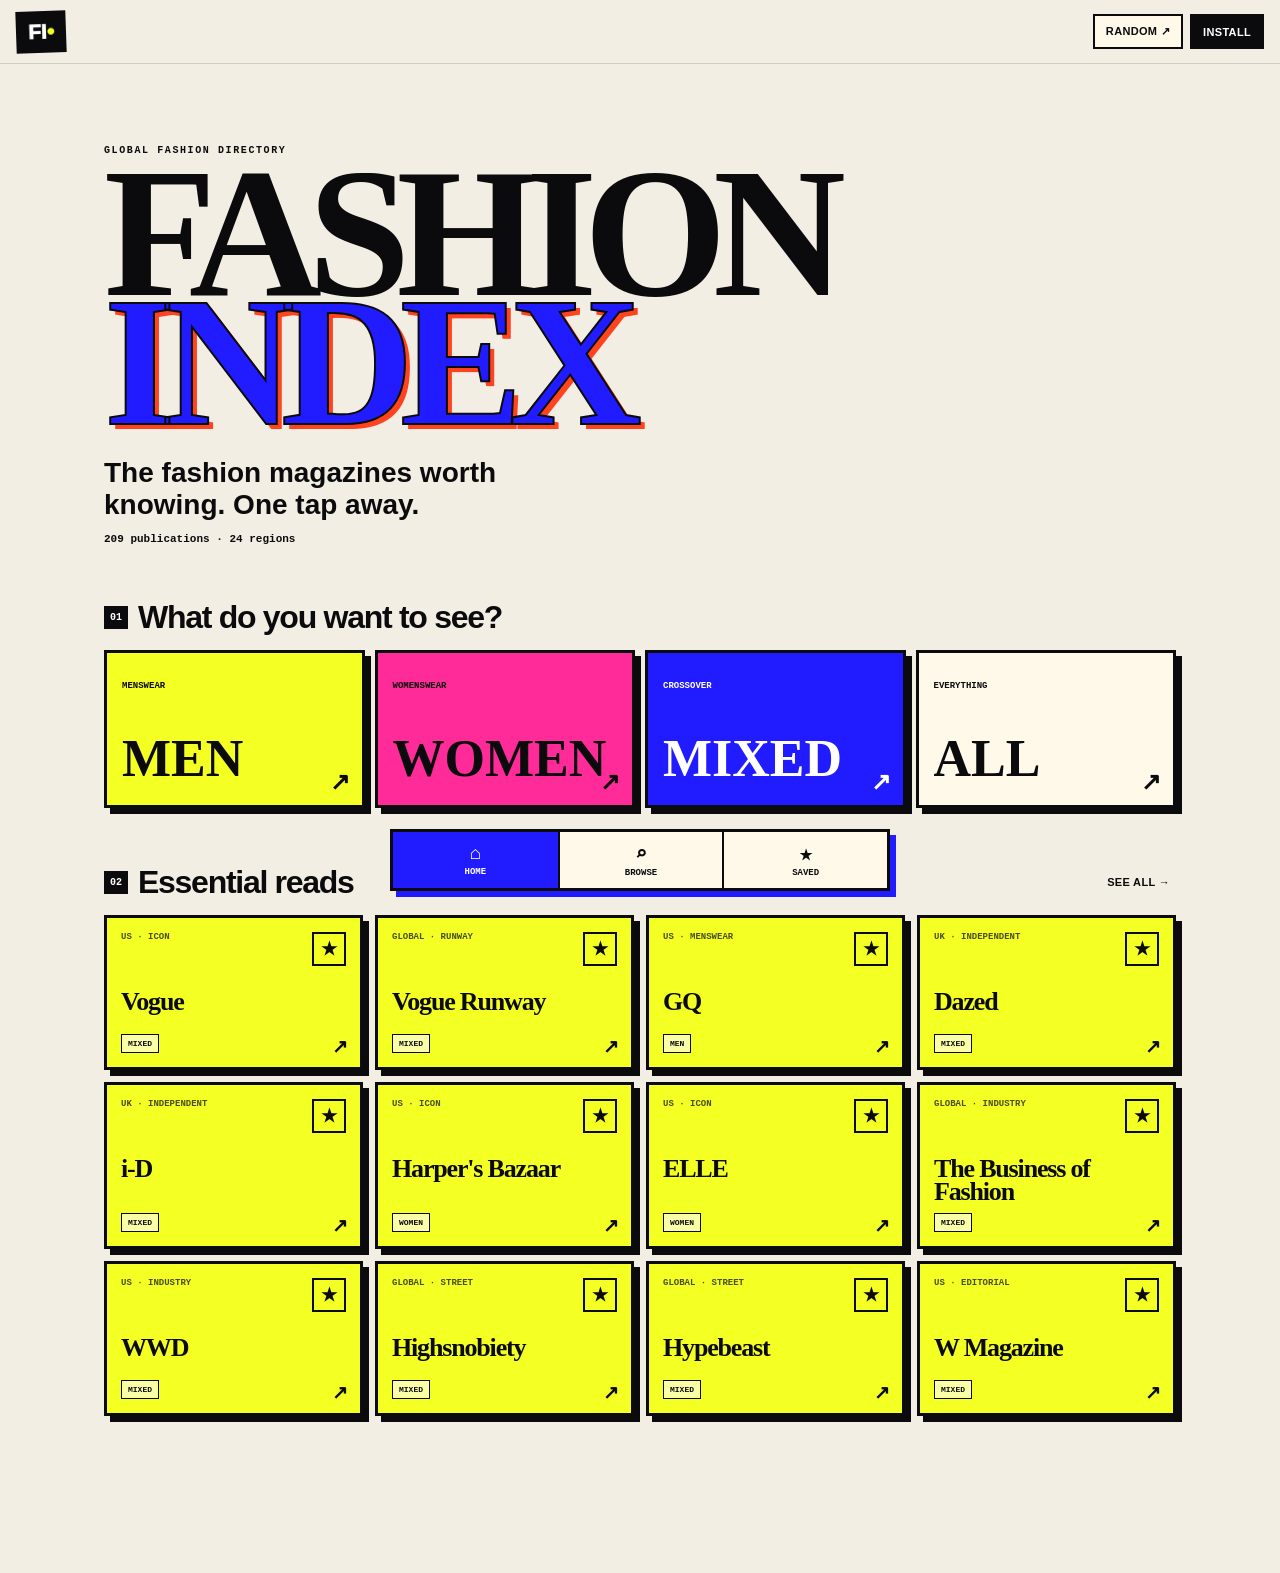
==== commit 3bcd0f0d: "Clarify Fashion Index Android installation" ====
--- a/index.html
+++ b/index.html
@@ -27,7 +27,7 @@
     <section id="savedView" class="view"><div class="page-head"><div><p class="eyebrow">YOUR RACK</p><h2>SAVED</h2></div><span id="savedCount" class="count-pill">0</span></div><div id="savedGrid" class="mag-grid"></div><div id="savedEmpty" class="empty hidden"><b>NOTHING SAVED YET</b><p>Tap the star on any publication.</p><button class="primary-button" data-nav="browse">BROWSE</button></div></section>
   </main>
   <nav class="bottom-nav" aria-label="Primary navigation"><button data-nav="home" class="active"><span>⌂</span>HOME</button><button data-nav="browse"><span>⌕</span>BROWSE</button><button data-nav="saved"><span>★</span>SAVED</button></nav>
-  <dialog id="installDialog"><div class="dialog-card"><button class="dialog-close" id="closeInstall" aria-label="Close">×</button><p class="eyebrow">INSTALL FASHION INDEX</p><h3>Keep it on your home screen.</h3><div id="installInstructions"></div><button id="nativeInstallBtn" class="primary-button hidden">INSTALL NOW</button></div></dialog>
+  <dialog id="installDialog"><div class="dialog-card"><button class="dialog-close" id="closeInstall" aria-label="Close">×</button><p class="eyebrow">INSTALL FASHION INDEX</p><h3>Keep it on your home screen.</h3><div id="installInstructions"></div><button id="nativeInstallBtn" class="primary-button hidden">INSTALL NOW</button><p id="androidApkOption" class="hidden"><a href="./downloads/" class="primary-button">GET THE ANDROID APP ↗</a><small>For an app icon without the Chrome badge. Download the APK, then open it from Downloads to finish installing.</small></p></div></dialog>
   <div id="toast" class="toast" aria-live="polite"></div>
   <script src="./data.js"></script><script src="./app.js" defer></script>
 </body>
--- a/styles.css
+++ b/styles.css
@@ -1,18 +1 @@
-:root{--ink:#0b0b0c;--paper:#f5f0e4;--blue:#2018ff;--red:#ff3b18;--yellow:#f7ff00;--pink:#ff1e8f;--green:#00c36a;--aub:#4d144f;--cream:#fff8e6;--line:2px solid var(--ink);--shadow:8px 8px 0 var(--ink);font-family:Arial,Helvetica,sans-serif;color:var(--ink);background:var(--paper)}*{box-sizing:border-box}html{scroll-behavior:smooth}body{margin:0;background:var(--paper);min-height:100vh;overflow-x:hidden}button,input,select,textarea{font:inherit;color:inherit}button{cursor:pointer}a{color:inherit}.hidden{display:none!important}.art-layer{position:fixed;inset:0;pointer-events:none;z-index:-1;overflow:hidden;background:linear-gradient(135deg,#fff8e6 0 42%,#f0e8d8 42% 100%)}.shape{position:absolute;filter:saturate(1.1);opacity:.92}.shape-a{width:42vw;height:42vw;background:var(--blue);border-radius:50%;right:-15vw;top:4vh;mix-blend-mode:multiply;animation:float 12s ease-in-out infinite}.shape-b{width:32vw;height:70vh;background:linear-gradient(130deg,var(--red),var(--pink));left:-18vw;top:28vh;clip-path:polygon(0 0,100% 12%,78% 80%,18% 100%);animation:drift 18s ease-in-out infinite}.shape-c{width:28vw;height:28vw;background:var(--yellow);left:38vw;bottom:-15vw;border:3px solid var(--ink);transform:rotate(22deg)}.shape-d{width:18vw;height:44vh;background:repeating-linear-gradient(90deg,var(--ink) 0 8px,transparent 8px 18px);right:4vw;bottom:5vh;opacity:.12;transform:rotate(-8deg)}.grain{position:absolute;inset:0;opacity:.05;background-image:radial-gradient(#000 1px,transparent 1px);background-size:4px 4px}.crop{position:absolute;font:700 36px/1 monospace}.crop-a{top:18%;left:6%}.crop-b{right:8%;bottom:12%}@keyframes float{50%{transform:translate(-2vw,3vh) scale(1.06)}}@keyframes drift{50%{transform:translate(4vw,-3vh) rotate(5deg)}}
-.topbar{position:sticky;top:0;z-index:20;display:flex;justify-content:space-between;align-items:center;padding:14px 18px;background:rgba(245,240,228,.82);backdrop-filter:blur(16px);border-bottom:1px solid rgba(0,0,0,.12)}.wordmark{border:0;background:var(--ink);color:#fff;font-weight:900;font-size:22px;padding:9px 12px;transform:rotate(-2deg)}.wordmark span{color:var(--yellow)}.top-actions{display:flex;gap:8px}.mini-btn,.text-btn{border:var(--line);background:var(--cream);padding:9px 12px;font-weight:900;font-size:12px;letter-spacing:.06em}.mini-btn.invert{background:var(--ink);color:#fff}.mini-btn:hover,.text-btn:hover{transform:translate(-2px,-2px);box-shadow:4px 4px 0 var(--ink)}main{width:min(1180px,100%);margin:0 auto;padding:0 18px 110px}.view{display:none}.view.active{display:block}.hero{min-height:55vh;padding:8vh 0 3vh;position:relative}.hero-kicker{font:800 11px/1.2 monospace;letter-spacing:.15em;text-transform:uppercase;margin-bottom:16px}.hero h1{font-family:Georgia,'Times New Roman',serif;font-size:clamp(76px,17vw,210px);line-height:.67;letter-spacing:-.075em;margin:0;text-transform:uppercase}.hero h1 span{color:var(--blue);text-shadow:5px 5px 0 var(--red);-webkit-text-stroke:2px var(--ink)}.hero p{font:800 clamp(18px,3vw,32px)/1.1 Arial;margin:34px 0 0;max-width:600px}.scribble{position:absolute;right:4%;top:35%;width:170px;height:90px;border:5px solid var(--ink);border-radius:50%;transform:rotate(-13deg);opacity:.8}.section-head{display:flex;align-items:center;gap:12px;margin:32px 0 14px}.section-head>span{font:900 12px monospace;background:var(--ink);color:#fff;padding:7px}.section-head h2{font:900 clamp(20px,3vw,34px)/1 Arial;margin:0;letter-spacing:-.04em}.section-head .text-btn{margin-left:auto}.audience-section,.feature-section,.route-section{margin:28px 0 64px}.audience-hero{display:grid;grid-template-columns:1fr 1fr 1fr;gap:12px}.audience-tile{height:210px;border:3px solid var(--ink);position:relative;text-align:left;padding:18px;overflow:hidden;transition:.2s transform,.2s box-shadow}.audience-tile small{font:900 11px monospace;letter-spacing:.08em}.audience-tile strong{display:block;font:900 clamp(38px,6vw,78px)/.9 Georgia,serif;margin-top:48px}.audience-tile em{position:absolute;right:14px;bottom:10px;font:900 32px Arial;font-style:normal}.audience-tile.men{background:var(--yellow);clip-path:polygon(0 0,93% 0,100% 17%,94% 100%,0 100%)}.audience-tile.women{background:var(--pink);color:#13020c;border-radius:42% 3% 36% 4%}.audience-tile.mixed{background:var(--blue);color:#fff;clip-path:polygon(0 8%,8% 0,100% 0,95% 92%,86% 100%,0 93%)}.audience-tile:hover{transform:translateY(-6px) rotate(-1deg);box-shadow:10px 10px 0 var(--ink)}.publication-grid{display:grid;grid-template-columns:repeat(3,minmax(0,1fr));gap:16px}.pub-card{position:relative;min-height:230px;padding:18px;border:3px solid var(--ink);background:var(--cream);box-shadow:var(--shadow);display:flex;flex-direction:column;transition:.18s}.pub-card:hover{transform:translate(-3px,-4px) rotate(-.35deg);box-shadow:12px 13px 0 var(--ink)}.pub-card.tier-ICONS{background:var(--yellow)}.pub-card.tier-AUTHORITIES{background:#fff}.pub-card.tier-INDEPENDENT{background:#ffd9eb}.pub-card.tier-DISCOVERY{background:#d7e7ff}.pub-card:nth-child(5n+2){border-radius:34px 3px 3px 3px}.pub-card:nth-child(5n+3){clip-path:polygon(0 0,95% 0,100% 9%,100% 100%,0 96%)}.card-top{display:flex;justify-content:space-between;gap:8px}.tier-label{font:900 10px monospace;letter-spacing:.08em}.fav-btn{border:2px solid var(--ink);background:transparent;width:36px;height:36px;font-size:20px}.fav-btn.active{background:var(--ink);color:var(--yellow)}.pub-card h3{font-family:Georgia,'Times New Roman',serif;font-size:clamp(30px,4vw,48px);line-height:.85;letter-spacing:-.05em;margin:22px 0 12px;overflow-wrap:anywhere}.pub-card p{font-weight:700;font-size:13px;line-height:1.3;max-width:90%}.card-meta{display:flex;flex-wrap:wrap;gap:5px;margin-top:auto;padding-top:15px}.chip{border:1.5px solid var(--ink);padding:5px 7px;font:800 9px monospace;text-transform:uppercase;background:rgba(255,255,255,.45)}.audience-badge{background:var(--ink);color:#fff}.launch{position:absolute;right:14px;bottom:12px;font-size:24px;font-weight:900}.recent-strip{display:flex;gap:10px;overflow-x:auto;padding:4px 4px 14px}.recent-item{min-width:220px;border:2px solid var(--ink);background:#fff;padding:12px;text-align:left;box-shadow:4px 4px 0 var(--ink)}.recent-item b{display:block;font-family:Georgia,serif;font-size:23px}.recent-item small{font:800 10px monospace}.route-card{display:flex;align-items:stretch;border:3px solid var(--ink);background:var(--ink);gap:2px;box-shadow:12px 12px 0 var(--blue)}.route-card button{flex:1;min-height:120px;border:0;background:var(--cream);font:900 clamp(18px,3vw,34px)/1 Arial;position:relative}.route-card button:nth-of-type(2){background:var(--red)}.route-card button:nth-of-type(3){background:var(--yellow)}.route-card button:nth-of-type(4){background:var(--pink)}.route-card span{position:absolute;top:7px;left:7px;font:800 9px monospace}.route-card i{display:grid;place-items:center;background:var(--ink);color:#fff;padding:0 6px;font-style:normal}.curation-note{font:700 11px/1.4 monospace;max-width:620px;margin-top:22px}.explore-header{display:flex;justify-content:space-between;align-items:end;padding:54px 0 18px}.explore-header h2,.about-wrap h2{font:900 clamp(58px,12vw,140px)/.75 Georgia,serif;letter-spacing:-.06em;margin:0}.audience-tabs{display:flex;gap:8px;flex-wrap:wrap;margin:20px 0}.audience-tabs button{border:3px solid var(--ink);background:var(--cream);padding:12px 22px;font-weight:900}.audience-tabs button.active{background:var(--blue);color:#fff;box-shadow:5px 5px 0 var(--red)}.search-wrap{display:flex;border:3px solid var(--ink);background:#fff;box-shadow:6px 6px 0 var(--ink);margin:18px 0}.search-wrap input{flex:1;border:0;background:transparent;padding:16px;font-weight:800;font-size:16px;outline:0}.search-wrap span{font-size:30px;padding:5px 16px}.quick-chips{display:flex;gap:8px;flex-wrap:wrap;margin:18px 0}.quick-chips button{border:2px solid var(--ink);background:var(--cream);padding:8px 11px;font:900 11px monospace}.quick-chips button.active{background:var(--green);box-shadow:3px 3px 0 var(--ink)}.filter-row{display:grid;grid-template-columns:repeat(3,1fr);gap:8px}.filter-row select{border:2px solid var(--ink);background:#fff;padding:12px;font-weight:800}.result-meta{display:flex;justify-content:space-between;align-items:center;margin:24px 0 14px;font:900 12px monospace}.compact .pub-card{min-height:125px;box-shadow:4px 4px 0 var(--ink)}.compact .pub-card h3{font-size:30px;margin:12px 0 5px}.compact .pub-card p{display:none}.compact .card-meta .chip:nth-child(n+3){display:none}.empty-state{border:3px dashed var(--ink);padding:48px 20px;text-align:center;background:rgba(255,255,255,.6);margin:28px 0}.empty-state strong{font:900 clamp(30px,7vw,70px)/.9 Georgia,serif}.empty-state p{font-weight:800}.cta{border:3px solid var(--ink);background:var(--yellow);padding:15px 18px;font-weight:900;box-shadow:6px 6px 0 var(--ink)}.cta.wild{background:var(--pink);transform:rotate(-1deg);font-size:17px}.about-wrap{padding:60px 0}.about-wrap>p{max-width:760px;font-size:20px;font-weight:700;line-height:1.35}.about-grid{display:grid;grid-template-columns:1fr 1fr;gap:12px;margin:34px 0}.about-grid article{border:3px solid var(--ink);padding:18px;background:#fff;box-shadow:6px 6px 0 var(--ink)}.about-grid article:nth-child(2){background:var(--yellow)}.about-grid article:nth-child(3){background:#d7e7ff}.about-grid article:nth-child(4){background:#ffd9eb}.about-grid b{font:900 14px monospace}.bottom-nav{position:fixed;left:50%;transform:translateX(-50%);bottom:max(12px,env(safe-area-inset-bottom));z-index:30;width:min(620px,calc(100% - 22px));display:grid;grid-template-columns:repeat(4,1fr);border:3px solid var(--ink);background:var(--ink);box-shadow:8px 8px 0 rgba(32,24,255,.9)}.bottom-nav button{border:0;background:var(--cream);padding:12px 6px;font:900 10px monospace}.bottom-nav button+button{border-left:2px solid var(--ink)}.bottom-nav button.active{background:var(--blue);color:#fff}.bottom-nav span{display:block;font-size:19px;margin-bottom:2px}dialog{border:3px solid var(--ink);padding:0;background:var(--pink);max-width:520px;width:calc(100% - 30px);box-shadow:14px 14px 0 var(--ink)}dialog::backdrop{background:rgba(0,0,0,.6);backdrop-filter:blur(5px)}dialog form{padding:26px;position:relative}.dialog-close{position:absolute;right:14px;top:12px;border:2px solid var(--ink);background:var(--yellow);font-size:24px;width:38px;height:38px}dialog small{font:900 10px monospace}dialog h3{font:900 48px/.85 Georgia,serif;margin:18px 0 24px}dialog label{display:block;font:900 11px monospace;margin:12px 0}dialog input,dialog select,dialog textarea{width:100%;margin-top:5px;border:2px solid var(--ink);background:var(--cream);padding:11px}.success{font-weight:900;background:#fff;padding:10px;border:2px solid var(--ink)}
-@media(max-width:800px){.audience-hero{grid-template-columns:1fr}.audience-tile{height:150px}.audience-tile strong{margin-top:30px}.publication-grid{grid-template-columns:1fr 1fr}.route-card{display:grid;grid-template-columns:1fr 1fr}.route-card i{display:none}.filter-row{grid-template-columns:1fr}.hero{min-height:48vh}.about-grid{grid-template-columns:1fr}.shape-a{width:70vw;height:70vw;right:-35vw}.shape-b{width:55vw}}@media(max-width:520px){main{padding-left:12px;padding-right:12px}.topbar{padding:10px 12px}.top-actions .mini-btn:first-child{display:none}.hero{padding-top:7vh}.hero h1{font-size:22vw}.scribble{width:110px;height:60px;top:38%;right:1%}.publication-grid{grid-template-columns:1fr}.pub-card{min-height:205px}.route-card{grid-template-columns:1fr}.explore-header{align-items:flex-start;gap:15px}.explore-header .mini-btn{font-size:9px}.audience-tabs button{flex:1;padding:10px 6px}.bottom-nav{bottom:max(8px,env(safe-area-inset-bottom));}.bottom-nav button{font-size:9px}}@media(prefers-reduced-motion:reduce){*,*::before,*::after{animation:none!important;transition:none!important;scroll-behavior:auto!important}}
-
-/* ── VOL. 02 additions ───────────────────────────────────────── */
-.hero-stats{display:flex;gap:8px;flex-wrap:wrap;margin-top:26px}.hero-stats span{border:2px solid var(--ink);background:rgba(255,250,236,.86);padding:8px 11px;font:900 10px monospace;box-shadow:3px 3px 0 var(--ink)}.hero-stats b{font-size:16px;margin-right:4px}.taste-btn{background:var(--pink)}
-.daily-edit-section,.city-section,.curated-routes-section{margin:28px 0 64px}.daily-intro{display:flex;justify-content:space-between;align-items:center;gap:18px;border-left:8px solid var(--blue);padding:10px 14px;margin:0 0 18px;background:rgba(255,255,255,.45)}.daily-intro p,.section-deck{font-weight:800;max-width:720px;line-height:1.35;margin:0}.link-pill{border:2px solid var(--ink);background:var(--yellow);padding:9px 12px;font:900 10px monospace;white-space:nowrap}.daily-card{min-height:260px}.daily-reason{position:absolute;left:12px;top:-11px;background:var(--red);border:2px solid var(--ink);padding:5px 8px;font:900 9px monospace;transform:rotate(-1.5deg);z-index:2}.card-actions{display:flex;gap:6px}.copy-btn{border:2px solid var(--ink);background:#fff;width:36px;height:36px;font-size:19px;font-weight:900}.copy-btn:hover{background:var(--green)}
-.curated-routes{display:grid;grid-template-columns:repeat(4,1fr);gap:10px;margin-top:18px}.curated-route{min-height:230px;border:3px solid var(--ink);padding:14px;text-align:left;position:relative;overflow:hidden;box-shadow:7px 7px 0 var(--ink);transition:.18s}.curated-route:hover{transform:translate(-3px,-4px) rotate(-.5deg);box-shadow:11px 12px 0 var(--ink)}.curated-route>span{font:900 10px monospace}.curated-route strong{display:block;font:900 clamp(26px,3.2vw,48px)/.86 Georgia,serif;letter-spacing:-.05em;margin:27px 0 12px}.curated-route p{font-weight:800;font-size:12px;line-height:1.25;max-width:94%}.curated-route em{position:absolute;left:14px;bottom:12px;font:900 9px monospace;font-style:normal}.route-yellow{background:var(--yellow)}.route-pink{background:var(--pink)}.route-blue{background:var(--blue);color:#fff}.route-red{background:var(--red)}.route-cream{background:var(--cream)}.route-green{background:var(--green)}.route-orange{background:#ff8a00}.route-purple{background:#8d64ff;color:#fff}.curated-route:nth-child(3n+2){border-radius:3px 35px 3px 3px}.curated-route:nth-child(4n){clip-path:polygon(0 0,94% 0,100% 11%,100% 100%,5% 96%,0 100%)}
-.active-route-banner{display:flex;justify-content:space-between;align-items:center;gap:15px;border:3px solid var(--ink);background:var(--yellow);box-shadow:8px 8px 0 var(--blue);padding:15px;margin:10px 0 22px}.active-route-banner small{font:900 9px monospace}.active-route-banner b{display:block;font:900 27px Georgia,serif;margin:3px 0}.active-route-banner p{font-weight:800;font-size:12px;margin:0;max-width:700px}
-.city-rail{display:grid;grid-template-columns:repeat(7,1fr);gap:7px}.city-card{min-height:170px;border:3px solid var(--ink);background:var(--cream);padding:11px;text-align:left;position:relative;box-shadow:5px 5px 0 var(--ink);transition:.18s}.city-card:nth-child(2){background:var(--red)}.city-card:nth-child(3){background:var(--yellow)}.city-card:nth-child(4){background:#fff}.city-card:nth-child(5){background:var(--blue);color:#fff}.city-card:nth-child(6){background:var(--pink)}.city-card:nth-child(7){background:var(--green)}.city-card:hover{transform:translateY(-4px)}.city-card span{font:900 9px monospace}.city-card b{display:block;font:900 clamp(18px,2vw,27px)/.9 Georgia,serif;margin-top:36px;word-break:break-word}.city-card small{display:block;font:800 9px/1.2 monospace;margin-top:8px}.city-card em{position:absolute;right:9px;bottom:7px;font:900 21px Arial;font-style:normal}
-.saved-note{display:flex;justify-content:space-between;gap:14px;border:3px solid var(--ink);background:var(--yellow);padding:13px;margin:4px 0 24px;box-shadow:6px 6px 0 var(--ink)}.saved-note b{font:900 12px monospace}.saved-note span{font-weight:800;font-size:12px}.about-actions{display:flex;gap:12px;flex-wrap:wrap}
-.taste-dialog{background:#d7e7ff;max-width:720px}.dialog-deck{font-weight:800;max-width:570px}.taste-dialog fieldset{border:0;padding:0;margin:20px 0}.taste-dialog legend{font:900 11px monospace;margin-bottom:8px}.taste-options{display:flex;gap:7px;flex-wrap:wrap}.taste-check input{position:absolute;opacity:0;pointer-events:none}.taste-check span{display:block;border:2px solid var(--ink);background:var(--cream);padding:8px 10px;font:900 10px monospace;cursor:pointer}.taste-check input:checked+span{background:var(--blue);color:#fff;box-shadow:3px 3px 0 var(--red);transform:translate(-1px,-1px)}.taste-actions{display:flex;justify-content:space-between;gap:10px;align-items:center;margin-top:26px}.toast{position:fixed;left:50%;bottom:96px;transform:translate(-50%,20px);z-index:100;background:var(--ink);color:#fff;border:2px solid #fff;padding:10px 14px;font:900 11px monospace;opacity:0;pointer-events:none;transition:.2s;box-shadow:5px 5px 0 var(--blue);max-width:calc(100% - 30px);text-align:center}.toast.show{opacity:1;transform:translate(-50%,0)}
-@media(max-width:980px){.curated-routes{grid-template-columns:repeat(2,1fr)}.city-rail{grid-template-columns:repeat(4,1fr)}}
-@media(max-width:800px){.top-actions{gap:5px}.taste-btn{display:none}.daily-grid{grid-template-columns:1fr 1fr}.city-rail{display:flex;overflow-x:auto;padding:3px 4px 12px}.city-card{min-width:155px}.active-route-banner{align-items:flex-start}.daily-intro{align-items:flex-start}}
-@media(max-width:520px){.top-actions .mini-btn{padding:8px 9px}.top-actions #installBtn{font-size:9px}.daily-grid{grid-template-columns:1fr}.curated-routes{grid-template-columns:1fr 1fr;gap:7px}.curated-route{min-height:190px;padding:11px}.curated-route strong{font-size:25px;margin-top:18px}.curated-route p{font-size:10px}.daily-intro{display:block}.daily-intro .link-pill{margin-top:10px}.active-route-banner{display:block}.active-route-banner .mini-btn{margin-top:10px}.saved-note{display:block}.saved-note span{display:block;margin-top:5px}.taste-dialog form{padding:20px}.taste-dialog h3{font-size:38px}.hero-stats{gap:5px}.hero-stats span{padding:6px 8px}}
-.note-btn{border:2px solid var(--ink);background:var(--cream);width:36px;height:36px;font-size:17px;font-weight:900}.note-btn.active{background:var(--pink);box-shadow:2px 2px 0 var(--ink)}.notes-section{margin:54px 0 10px}.notes-grid{display:grid;grid-template-columns:repeat(3,1fr);gap:12px;margin-top:18px}.note-card{border:3px solid var(--ink);padding:15px;background:#fff;box-shadow:6px 6px 0 var(--ink);min-height:190px;display:flex;flex-direction:column}.note-card:nth-child(3n+2){background:var(--yellow);transform:rotate(.35deg)}.note-card:nth-child(3n){background:#d7e7ff}.note-card small{font:900 9px monospace}.note-card h4{font:900 27px/.9 Georgia,serif;margin:18px 0 9px}.note-card p{font-weight:750;font-size:13px;line-height:1.35;white-space:pre-wrap}.note-card>div{display:flex;gap:6px;margin-top:auto}.note-dialog{background:var(--yellow);max-width:620px}.note-dialog h3{overflow-wrap:anywhere}.note-actions{display:flex;justify-content:space-between;gap:10px;align-items:center;margin-top:18px}.danger{background:var(--red)}
-@media(max-width:800px){.notes-grid{grid-template-columns:1fr 1fr}}
-@media(max-width:520px){.notes-grid{grid-template-columns:1fr}.card-actions{gap:4px}.copy-btn,.note-btn,.fav-btn{width:34px;height:34px}.note-actions{align-items:stretch;flex-direction:column-reverse}}
+:root{--ink:#0b0b0d;--paper:#f3eee3;--cream:#fff9ea;--blue:#211cff;--red:#ff431f;--yellow:#f4ff24;--pink:#ff2b98;--green:#11c57a;--line:2px solid var(--ink);font-family:Arial,Helvetica,sans-serif;color:var(--ink);background:var(--paper)}*{box-sizing:border-box}html{scroll-behavior:smooth}body{margin:0;min-height:100vh;background:var(--paper);overflow-x:hidden}button,input,select{font:inherit;color:inherit}button{cursor:pointer}.hidden{display:none!important}.art-bg{position:fixed;inset:0;z-index:-1;pointer-events:none;overflow:hidden;background:linear-gradient(135deg,#fff8e7 0 62%,#ece4d4 62%)}.art-bg i{position:absolute;display:block;opacity:.95}.art-bg i:nth-child(1){width:46vw;height:46vw;border-radius:50%;background:var(--blue);right:-24vw;top:7vh;mix-blend-mode:multiply}.art-bg i:nth-child(2){width:31vw;height:55vh;background:linear-gradient(135deg,var(--red),var(--pink));left:-19vw;top:38vh;transform:rotate(11deg)}.art-bg i:nth-child(3){width:24vw;height:24vw;background:var(--yellow);left:44vw;bottom:-14vw;transform:rotate(18deg);border:3px solid var(--ink)}.topbar{position:sticky;top:0;z-index:20;height:64px;display:flex;align-items:center;justify-content:space-between;padding:10px 16px;background:rgba(243,238,227,.9);backdrop-filter:blur(16px);border-bottom:1px solid rgba(0,0,0,.14)}.brand{border:0;background:var(--ink);color:#fff;padding:9px 12px;font-weight:950;font-size:21px;transform:rotate(-2deg)}.brand span{color:var(--yellow)}.topbar-actions{display:flex;gap:7px}.small-button,.text-button,.reset-button{border:var(--line);background:var(--cream);font-weight:900;letter-spacing:.03em;padding:9px 11px;font-size:11px}.small-button.dark{background:var(--ink);color:#fff}.text-button{border:0;background:transparent;padding:6px}.reset-button{width:100%;margin-top:10px;background:#fff}main{width:min(1100px,100%);margin:0 auto;padding:0 14px 100px}.view{display:none}.view.active{display:block}.hero{min-height:56vh;padding:9vh 0 40px;display:flex;flex-direction:column;justify-content:center}.eyebrow{margin:0 0 12px;font:900 10px/1.2 monospace;letter-spacing:.16em;text-transform:uppercase}.hero h1{font-family:Georgia,'Times New Roman',serif;font-size:clamp(70px,16vw,184px);line-height:.7;letter-spacing:-.075em;margin:0}.hero h1 span{color:var(--blue);-webkit-text-stroke:2px var(--ink);text-shadow:5px 5px 0 var(--red)}.hero-copy{font-weight:850;font-size:clamp(18px,3vw,28px);max-width:520px;margin:30px 0 12px}.hero-meta{font:900 11px monospace}.home-section{margin:14px 0 56px}.section-title{display:flex;align-items:center;gap:10px;margin-bottom:14px}.section-title>span{background:var(--ink);color:#fff;font:900 10px monospace;padding:6px}.section-title h2{font-size:clamp(20px,4vw,32px);letter-spacing:-.04em;margin:0}.section-title .text-button{margin-left:auto}.audience-grid{display:grid;grid-template-columns:repeat(4,1fr);gap:10px}.audience-card{min-height:158px;border:3px solid var(--ink);padding:15px;text-align:left;position:relative;box-shadow:6px 6px 0 var(--ink);transition:.15s}.audience-card:hover{transform:translate(-2px,-2px);box-shadow:9px 9px 0 var(--ink)}.audience-card small{font:900 9px monospace}.audience-card b{display:block;font:900 clamp(30px,5vw,52px)/.9 Georgia,serif;margin-top:44px}.audience-card span{position:absolute;right:12px;bottom:9px;font-size:24px;font-weight:900}.yellow{background:var(--yellow)}.pink{background:var(--pink)}.blue{background:var(--blue);color:#fff}.cream{background:var(--cream)}.page-head{display:flex;align-items:end;justify-content:space-between;padding:48px 0 18px}.page-head h2{font:900 clamp(54px,12vw,116px)/.74 Georgia,serif;letter-spacing:-.06em;margin:0}.count-pill{border:2px solid var(--ink);background:var(--yellow);padding:8px 10px;font:900 12px monospace;box-shadow:3px 3px 0 var(--ink)}.search-box{display:flex;border:3px solid var(--ink);background:#fff;box-shadow:5px 5px 0 var(--ink);margin:8px 0 16px}.search-box input{flex:1;border:0;outline:0;background:transparent;padding:15px;font-weight:800;font-size:15px;min-width:0}.search-box button{border:0;border-left:2px solid var(--ink);background:var(--yellow);width:48px;font-size:24px;font-weight:900}.audience-tabs{display:grid;grid-template-columns:repeat(4,1fr);gap:6px;margin:16px 0}.audience-tabs button{border:2px solid var(--ink);background:var(--cream);padding:11px 5px;font-weight:900}.audience-tabs button.active{background:var(--blue);color:#fff}.filters{border-top:1px solid rgba(0,0,0,.2);border-bottom:1px solid rgba(0,0,0,.2);padding:10px 0;margin:12px 0 18px}.filters summary{cursor:pointer;font:900 11px monospace;list-style:none;display:flex;justify-content:space-between}.filters summary::-webkit-details-marker{display:none}.filter-fields{display:grid;grid-template-columns:repeat(3,1fr);gap:8px;margin-top:12px}.filter-fields label{font:900 9px monospace;text-transform:uppercase}.filter-fields select{display:block;width:100%;border:2px solid var(--ink);background:#fff;padding:10px;margin-top:4px;font-weight:800}.mag-grid{display:grid;grid-template-columns:repeat(3,minmax(0,1fr));gap:12px}.mag-card{position:relative;min-height:180px;background:#fff;border:3px solid var(--ink);padding:14px;box-shadow:6px 6px 0 var(--ink);display:flex;flex-direction:column;transition:.15s}.mag-card:hover{transform:translate(-2px,-3px);box-shadow:9px 10px 0 var(--ink)}.mag-card.essential{background:var(--yellow)}.mag-top{display:flex;align-items:flex-start;justify-content:space-between;gap:8px}.mag-kicker{font:900 9px monospace;text-transform:uppercase;opacity:.72}.save-btn{border:2px solid var(--ink);background:transparent;width:34px;height:34px;font-size:18px;font-weight:900}.save-btn.active{background:var(--ink);color:var(--yellow)}.mag-card h3{font:900 clamp(25px,3.4vw,39px)/.9 Georgia,serif;letter-spacing:-.045em;margin:24px 0 10px;overflow-wrap:anywhere}.mag-meta{display:flex;gap:5px;flex-wrap:wrap;margin-top:auto}.tag{border:1px solid var(--ink);padding:4px 6px;font:800 8px monospace;text-transform:uppercase;background:rgba(255,255,255,.6)}.open-label{position:absolute;right:12px;bottom:9px;font-weight:900;font-size:19px}.compact-home{grid-template-columns:repeat(4,minmax(0,1fr))}.compact-home .mag-card{min-height:155px}.compact-home .mag-card h3{font-size:26px}.empty{text-align:center;border:3px dashed var(--ink);background:rgba(255,255,255,.7);padding:44px 18px;margin:24px 0}.empty b{font:900 clamp(32px,7vw,60px)/.9 Georgia,serif}.empty p{font-weight:750}.primary-button{border:3px solid var(--ink);background:var(--yellow);padding:12px 16px;font-weight:900;box-shadow:5px 5px 0 var(--ink)}.bottom-nav{position:fixed;left:50%;transform:translateX(-50%);bottom:max(9px,env(safe-area-inset-bottom));z-index:30;width:min(500px,calc(100% - 20px));display:grid;grid-template-columns:repeat(3,1fr);border:3px solid var(--ink);background:var(--ink);box-shadow:6px 6px 0 var(--blue)}.bottom-nav button{border:0;background:var(--cream);padding:10px 4px;font:900 9px monospace}.bottom-nav button+button{border-left:2px solid var(--ink)}.bottom-nav button.active{background:var(--blue);color:#fff}.bottom-nav span{display:block;font-size:19px;margin-bottom:2px}dialog{border:0;padding:0;background:transparent;width:min(460px,calc(100% - 26px))}dialog::backdrop{background:rgba(0,0,0,.64);backdrop-filter:blur(4px)}.dialog-card{position:relative;background:var(--pink);border:3px solid var(--ink);box-shadow:10px 10px 0 var(--ink);padding:22px}.dialog-card h3{font:900 40px/.9 Georgia,serif;letter-spacing:-.04em;margin:16px 0}.dialog-card p,.dialog-card li{font-weight:750;line-height:1.35}.dialog-close{position:absolute;right:10px;top:10px;width:38px;height:38px;border:2px solid var(--ink);background:var(--yellow);font-size:24px;font-weight:900}.toast{position:fixed;left:50%;bottom:86px;transform:translate(-50%,20px);background:var(--ink);color:#fff;border:2px solid #fff;padding:9px 13px;font:900 10px monospace;opacity:0;pointer-events:none;transition:.18s;z-index:50}.toast.show{opacity:1;transform:translate(-50%,0)}@media(max-width:820px){.audience-grid{grid-template-columns:1fr 1fr}.mag-grid{grid-template-columns:1fr 1fr}.compact-home{grid-template-columns:1fr 1fr}.filter-fields{grid-template-columns:1fr}.hero{min-height:50vh}}@media(max-width:520px){main{padding-left:11px;padding-right:11px}.topbar{padding:9px 11px}.small-button{font-size:9px;padding:8px}.hero{padding-top:7vh}.hero h1{font-size:22vw}.audience-grid{grid-template-columns:1fr 1fr}.audience-card{min-height:128px}.audience-card b{margin-top:30px}.mag-grid,.compact-home{grid-template-columns:1fr}.mag-card{min-height:155px}.page-head{padding-top:38px}.page-head h2{font-size:18vw}.search-box input{font-size:14px}.art-bg i:nth-child(1){width:78vw;height:78vw;right:-45vw}.art-bg i:nth-child(2){width:65vw;left:-44vw}.art-bg i:nth-child(3){width:42vw;height:42vw;left:45vw}}@media(prefers-reduced-motion:reduce){*{scroll-behavior:auto!important;transition:none!important}}
